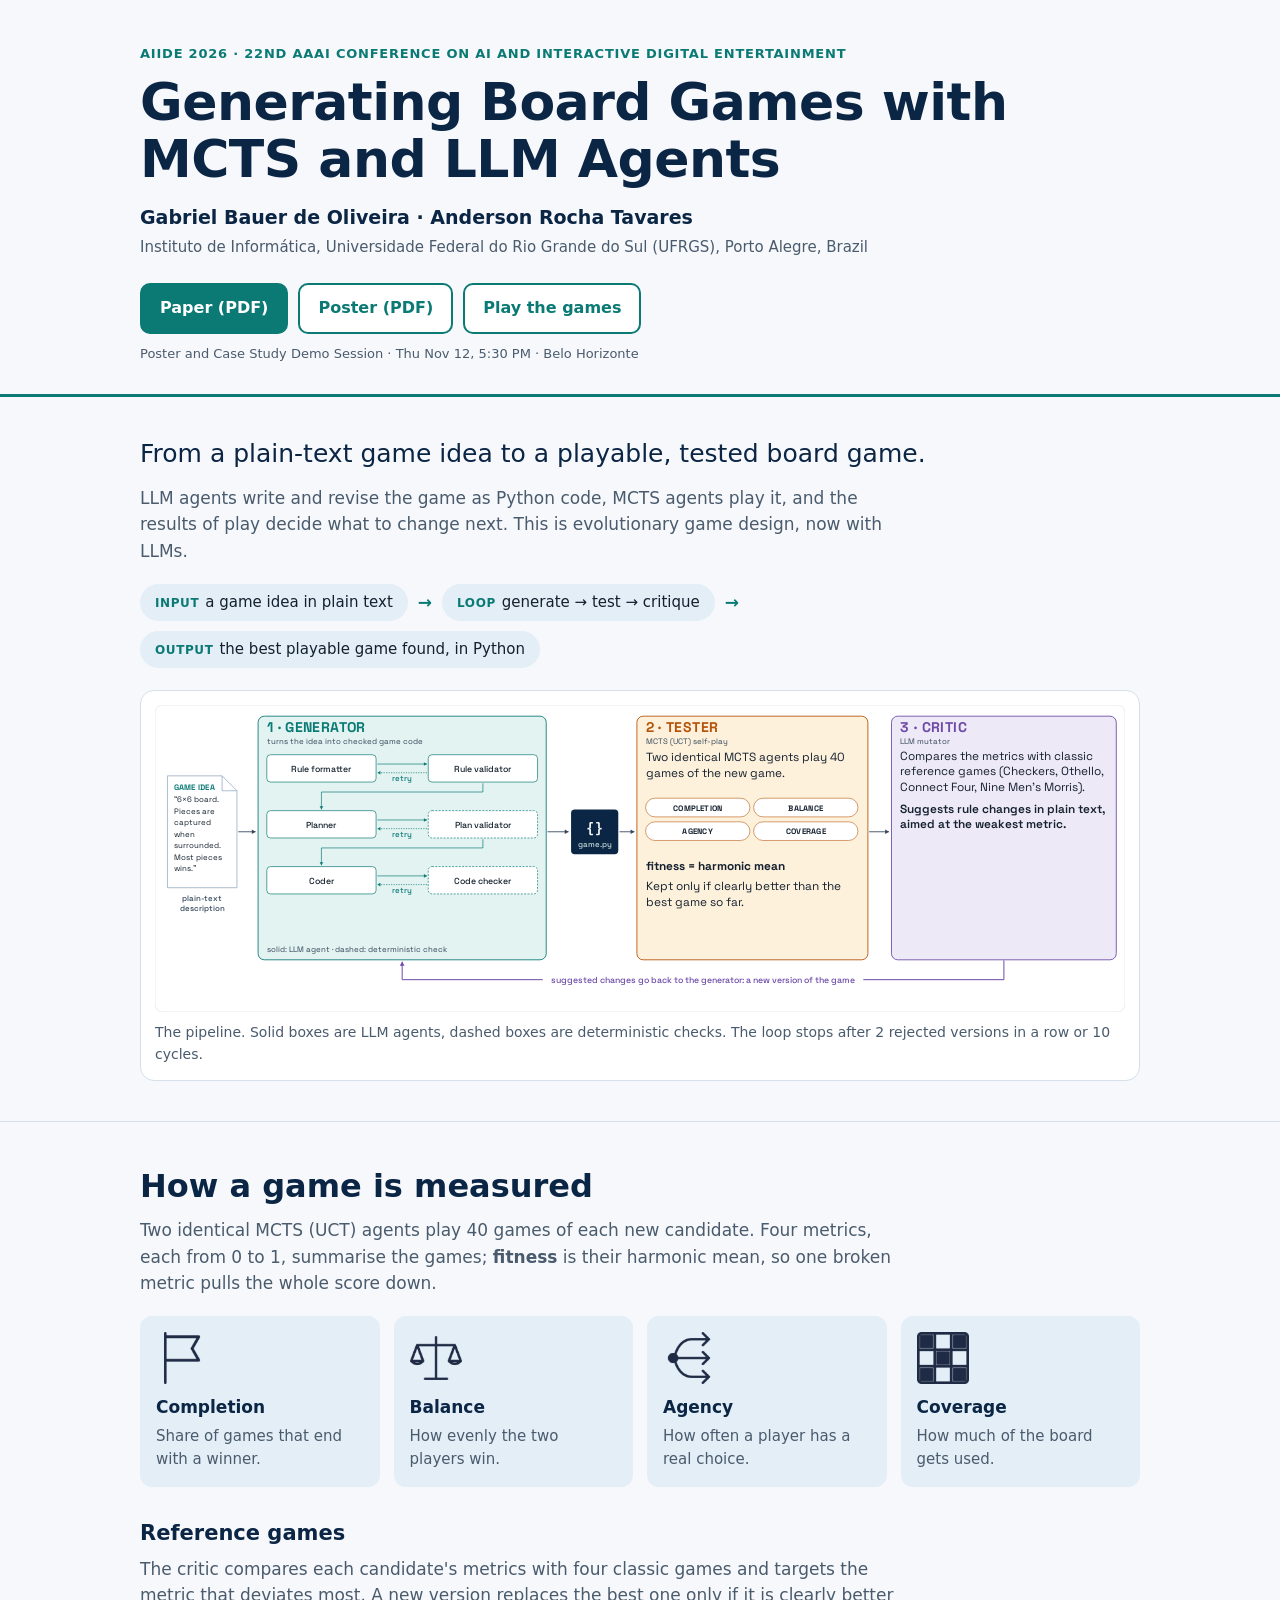
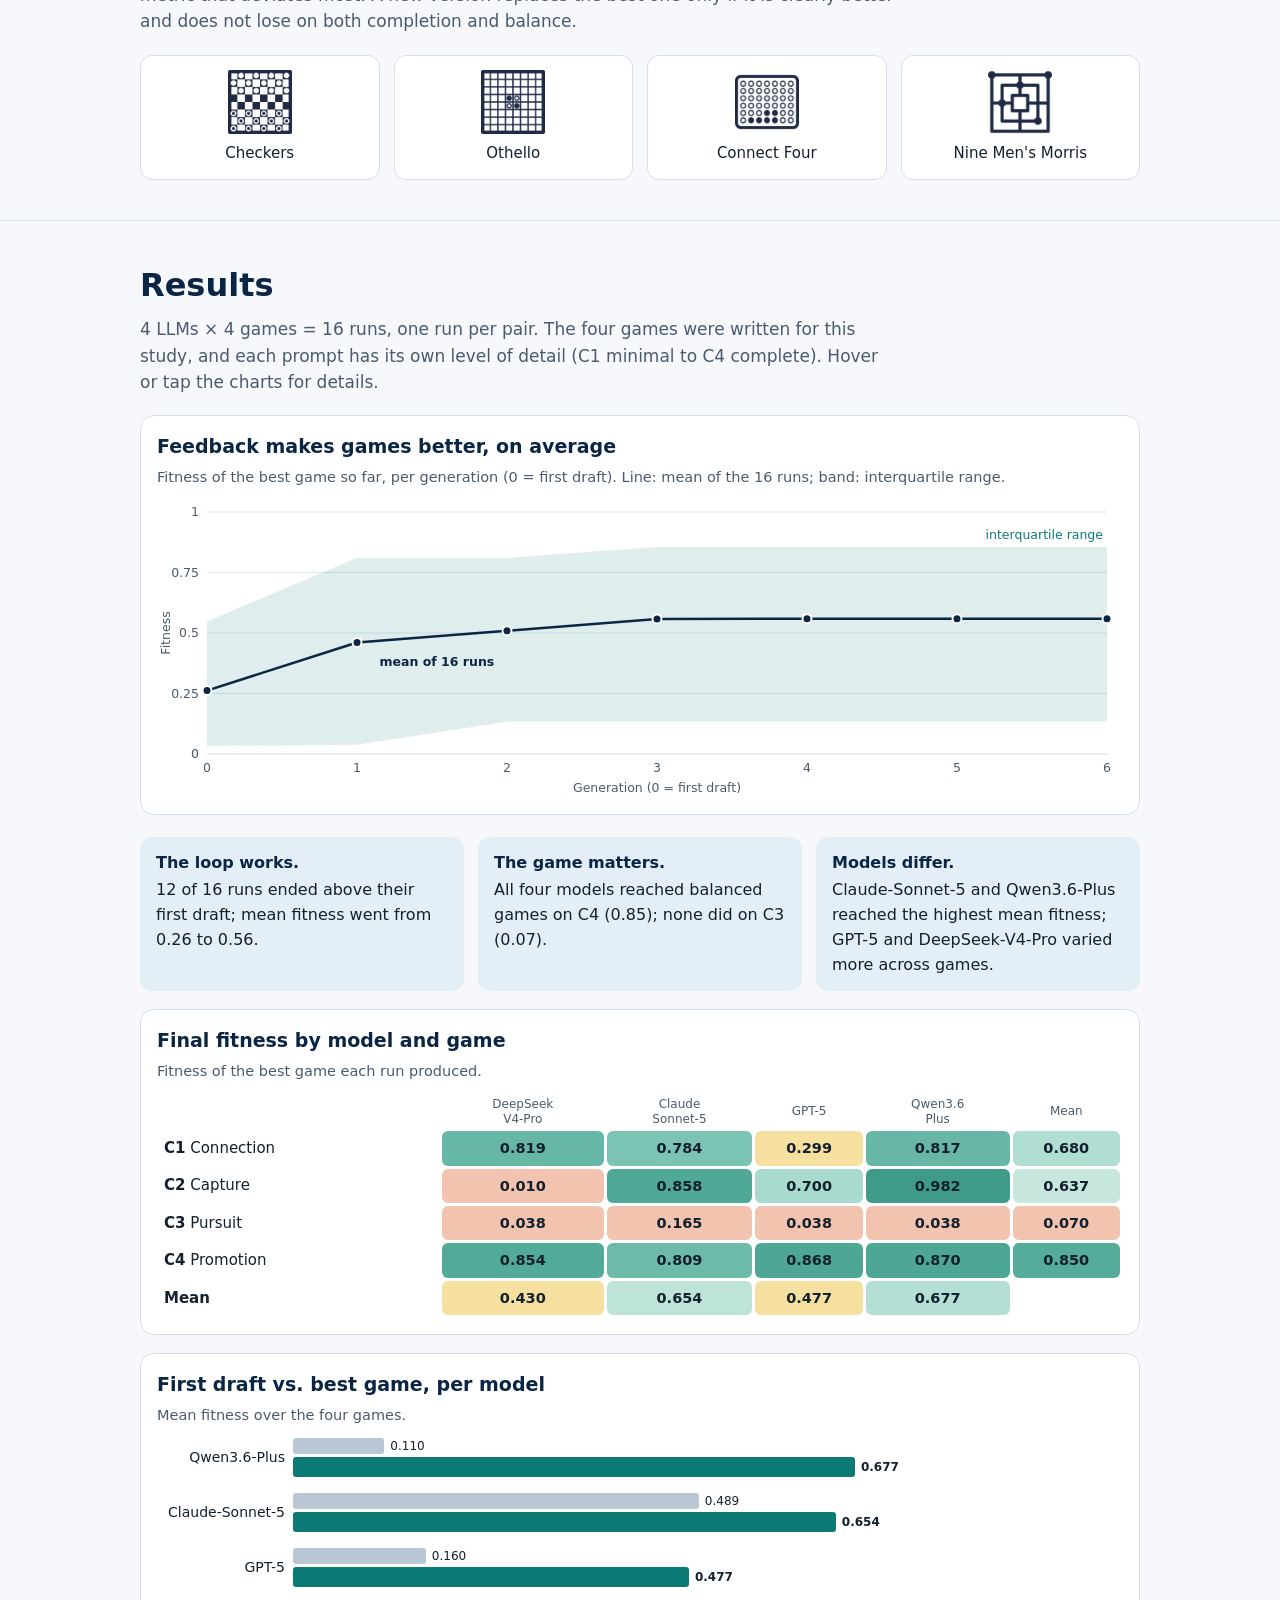
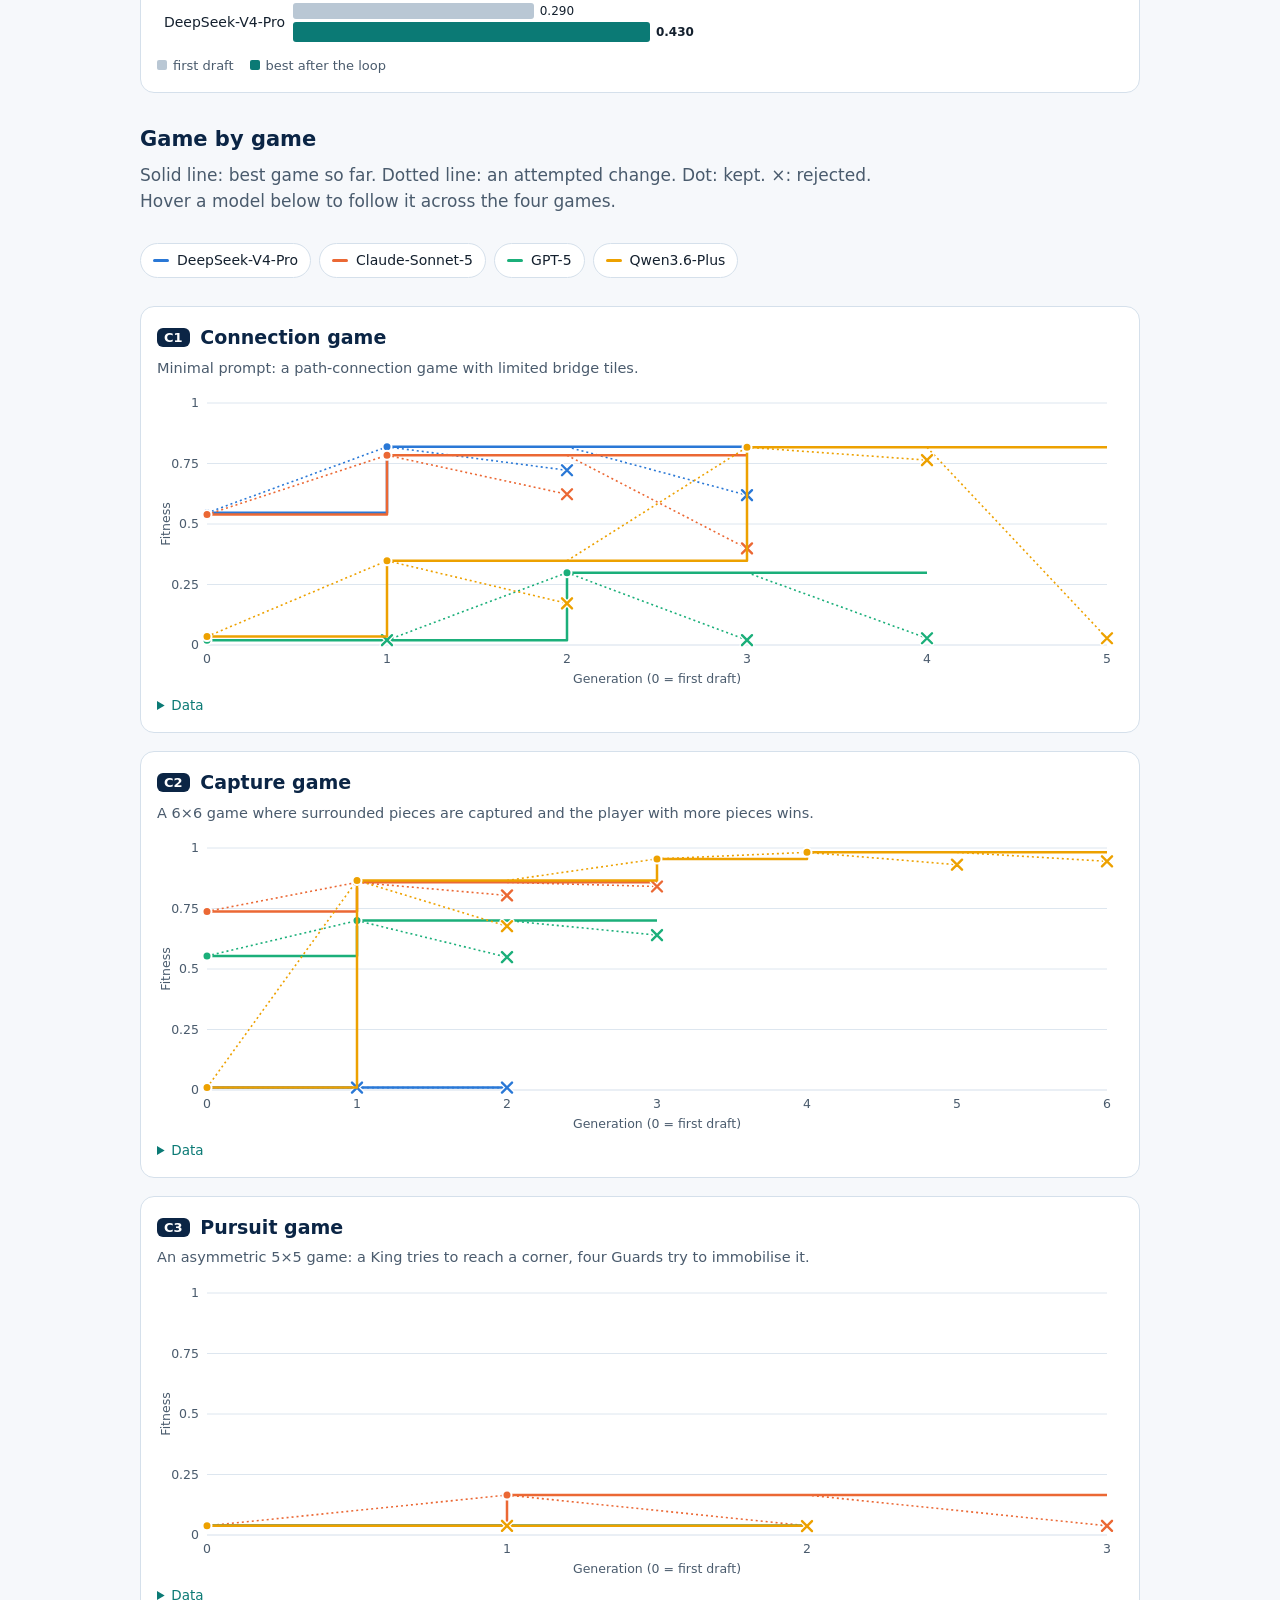
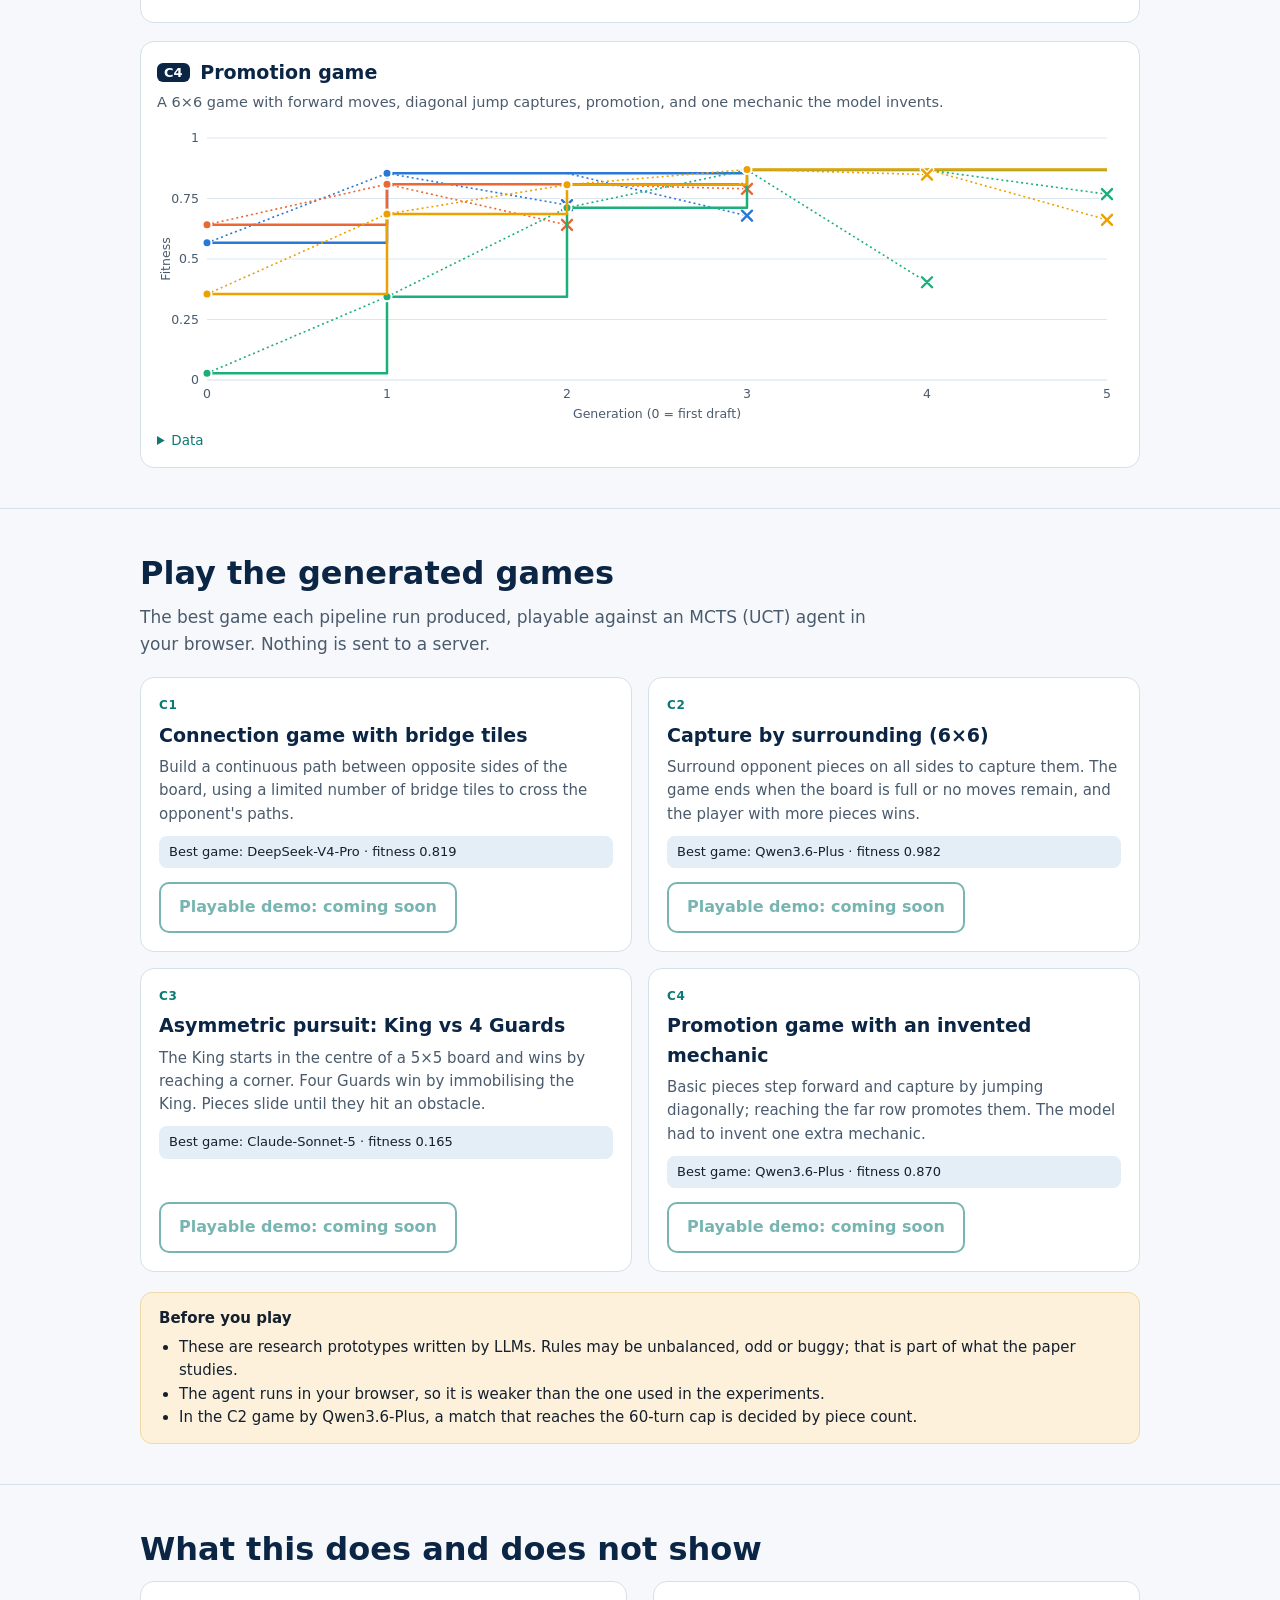
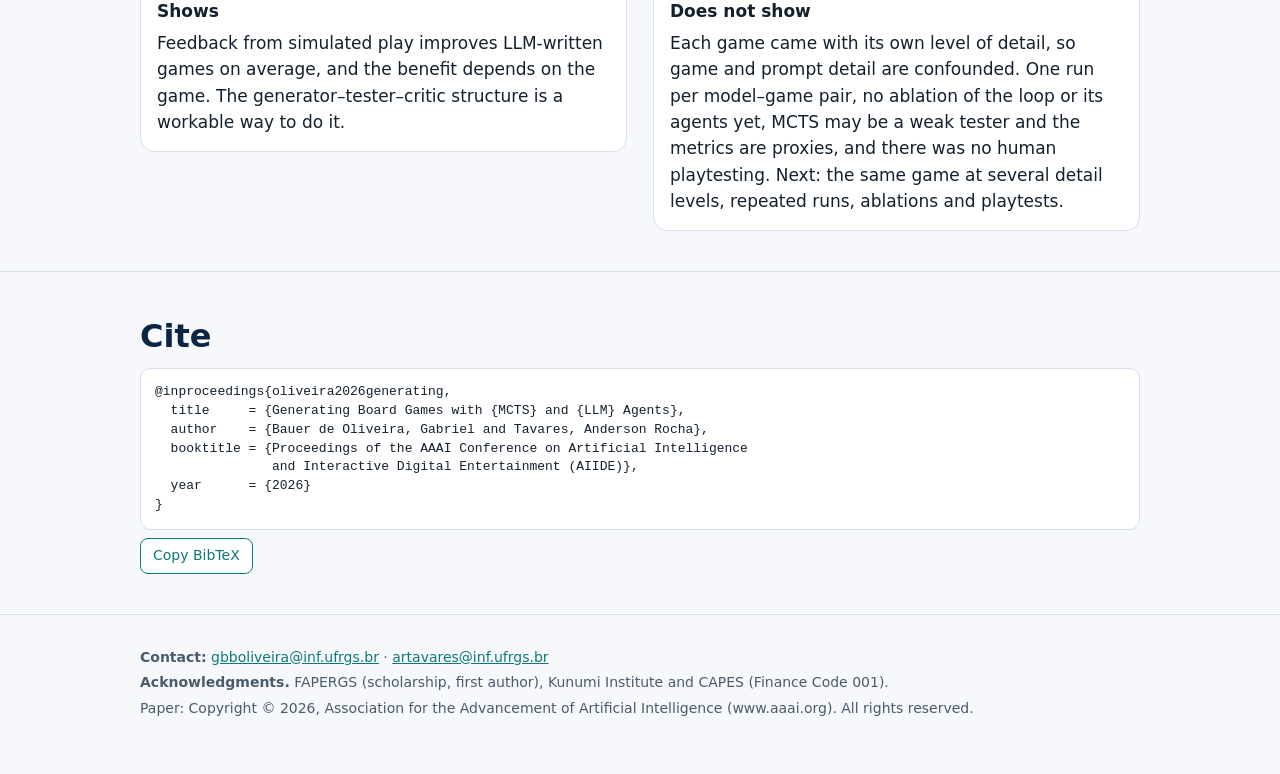
==== index.html @ c84767fb "Add site Add site" ====
<!doctype html>
<html lang="en">
<head>
<meta charset="utf-8">
<meta name="viewport" content="width=device-width, initial-scale=1">
<title>Generating Board Games with MCTS and LLM Agents</title>
<meta name="description" content="Companion page for the AIIDE 2026 paper: an agentic LLM pipeline that writes board games as Python code, tests them with MCTS self-play and refines them from the metrics.">
<meta property="og:title" content="Generating Board Games with MCTS and LLM Agents">
<meta property="og:description" content="From a plain-text game idea to a playable, tested board game. Paper, poster, results and playable games (AIIDE 2026).">
<meta property="og:type" content="website">
<meta name="color-scheme" content="light">
<style>
@font-face{font-family:'Space Grotesk';font-weight:400;font-display:swap;src:url(fonts/space-grotesk-latin-400-normal.woff2) format('woff2')}
@font-face{font-family:'Space Grotesk';font-weight:500;font-display:swap;src:url(fonts/space-grotesk-latin-500-normal.woff2) format('woff2')}
@font-face{font-family:'Space Grotesk';font-weight:700;font-display:swap;src:url(fonts/space-grotesk-latin-700-normal.woff2) format('woff2')}
:root{--navy:#0B2545;--teal:#0B7A75;--ink:#14202E;--gray:#4A5B6D;--bg:#F6F8FB;--panel:#E3EEF7;--line:#D5E0EB;--orange:#B45309;--purple:#6D4AA8;--max:1040px}
*{box-sizing:border-box}
html{scroll-behavior:smooth}
body{margin:0;background:var(--bg);color:var(--ink);font-family:'Space Grotesk',system-ui,-apple-system,'Segoe UI',sans-serif;font-size:17px;line-height:1.55}
a{color:var(--teal)}
.wrap{max-width:var(--max);margin:0 auto;padding:0 20px}
header.hero{padding:44px 0 30px;border-bottom:3px solid var(--teal)}
.kicker{font-size:13px;font-weight:700;letter-spacing:.06em;color:var(--teal);text-transform:uppercase;margin:0 0 10px}
h1{font-size:clamp(30px,5.2vw,52px);line-height:1.1;margin:0 0 14px;color:var(--navy);letter-spacing:-.01em}
.authors{font-size:19px;font-weight:700;color:var(--navy);margin:0}
.affil{margin:4px 0 0;color:var(--gray);font-size:15px}
.buttons{display:flex;flex-wrap:wrap;gap:10px;margin-top:24px}
.btn{display:inline-block;padding:11px 18px;border-radius:10px;font-weight:700;text-decoration:none;font-size:16px;border:2px solid var(--teal);color:var(--teal);background:#fff}
.btn.primary{background:var(--teal);color:#fff}
.btn:hover{filter:brightness(.95)}
.btn[aria-disabled=true]{opacity:.55;pointer-events:none}
.note-small{font-size:13px;color:var(--gray);margin:10px 0 0}
section{padding:40px 0;border-bottom:1px solid var(--line)}
h2{font-size:clamp(24px,3.4vw,32px);color:var(--navy);margin:0 0 6px}
.lead{font-size:clamp(20px,2.6vw,25px);line-height:1.35;font-weight:500;color:var(--navy);margin:0 0 14px}
.sub{color:var(--gray);margin:0 0 20px;max-width:760px}
.steps{display:flex;flex-wrap:wrap;gap:10px;align-items:center;margin:18px 0 0}
.pill{background:var(--panel);border-radius:999px;padding:7px 15px;font-weight:500;font-size:15px}
.pill b{color:var(--teal);font-size:12px;letter-spacing:.05em;margin-right:6px}
.arrow{color:var(--teal);font-weight:700}
figure{margin:22px 0 0;background:#fff;border:1px solid var(--line);border-radius:14px;padding:14px}
figure img{display:block;width:100%;height:auto}
figcaption{font-size:14px;color:var(--gray);margin-top:10px}
.cols{display:grid;grid-template-columns:1fr 1fr;gap:26px;align-items:start}
.cols>*{min-width:0}
@media(max-width:820px){.cols{grid-template-columns:1fr}}
.card{background:#fff;border:1px solid var(--line);border-radius:14px;padding:16px}
table.fit{border-collapse:separate;border-spacing:3px;width:100%;font-size:15px}
table.fit th{font-weight:500;text-align:left;padding:2px 4px;white-space:nowrap}
table.fit thead th{font-size:12px;color:var(--gray);text-align:center;white-space:normal;line-height:1.2}
table.fit td{padding:0;text-align:center}
.cell{display:block;border-radius:6px;padding:6px 0;font-weight:700;font-size:14.5px}
.tw{overflow-x:auto}
@media(max-width:520px){table.fit{font-size:13px;border-spacing:2px}table.fit th{padding:2px 2px}.cell{font-size:12.5px}.card{padding:12px}.bar-row{grid-template-columns:96px 1fr}.bar-name{font-size:12.5px}}
.fn{font-size:13px;color:var(--gray);margin:10px 0 0}
.bar-row{display:grid;grid-template-columns:128px 1fr;gap:8px;align-items:center;margin:0 0 12px}
.bar-name{font-size:14px;font-weight:500;text-align:right}
.bar-tracks{display:flex;flex-direction:column;gap:3px}
.bar{height:16px;border-radius:3px;position:relative;min-width:4px}
.bar i{position:absolute;left:calc(100% + 6px);top:-1px;font-style:normal;font-size:12px;line-height:18px;color:var(--ink);white-space:nowrap}
.bar.draft{background:#B9C7D4}.bar.best{background:var(--teal);height:20px}
.bar.best i{font-weight:700;line-height:22px}
.legend{display:flex;gap:16px;font-size:13px;color:var(--gray);margin-top:6px}
.legend span::before{content:"";display:inline-block;width:10px;height:10px;border-radius:2px;margin-right:6px;background:var(--c)}
.curves{display:grid;grid-template-columns:repeat(2,1fr);gap:14px;margin-top:16px}
@media(max-width:640px){.curves{grid-template-columns:1fr}}
.curves figure{margin:0;padding:10px}
.curves h3{font-size:14px;margin:0 0 4px;color:var(--navy)}
.key{display:flex;flex-wrap:wrap;gap:14px;font-size:13px;margin-top:12px;color:var(--gray)}
.key span::before{content:"";display:inline-block;width:14px;height:3px;margin:0 6px 3px 0;background:var(--c)}
.msgs{display:grid;grid-template-columns:repeat(3,1fr);gap:14px;margin-top:22px}
@media(max-width:820px){.msgs{grid-template-columns:1fr}}
.msg{background:var(--panel);border-radius:12px;padding:14px 16px;font-size:16px}
.msg b{display:block;color:var(--navy);margin-bottom:2px}
.games{display:grid;grid-template-columns:repeat(2,1fr);gap:16px;margin-top:20px}
@media(max-width:700px){.games{grid-template-columns:1fr}}
.game{background:#fff;border:1px solid var(--line);border-radius:14px;padding:18px;display:flex;flex-direction:column;gap:6px}
.game .tag{font-size:12px;font-weight:700;letter-spacing:.06em;color:var(--teal)}
.game h3{margin:0;font-size:19px;color:var(--navy)}
.game p{margin:0;color:var(--gray);font-size:15px}
.game .meta{font-size:13px;color:var(--ink);background:var(--panel);border-radius:8px;padding:6px 10px;margin-top:4px}
.game .go{margin-top:auto;padding-top:8px}
.caveat{background:#FDF1DC;border:1px solid #F0D9A8;border-radius:12px;padding:14px 18px;margin-top:20px;font-size:15px}
.caveat ul{margin:6px 0 0;padding-left:20px}
pre{background:#fff;border:1px solid var(--line);border-radius:10px;padding:14px;overflow:auto;font-size:13px;line-height:1.45;margin:0}
.copy{margin-top:8px;font:inherit;font-size:14px;padding:6px 12px;border-radius:8px;border:1px solid var(--teal);background:#fff;color:var(--teal);cursor:pointer}
footer{padding:28px 0 50px;color:var(--gray);font-size:14px}
footer p{margin:4px 0}
.sr{position:absolute;left:-9999px}

.h3{font-size:21px;color:var(--navy);margin:30px 0 6px}
.metrics{display:grid;grid-template-columns:repeat(4,1fr);gap:14px}
@media(max-width:820px){.metrics{grid-template-columns:repeat(2,1fr)}}
.metric{background:var(--panel);border-radius:12px;padding:16px;display:flex;flex-direction:column;gap:4px}
.metric img{width:52px;height:52px;margin-bottom:6px}
.metric b{color:var(--navy)} .metric span{font-size:15px;color:var(--gray)}
.refs{display:grid;grid-template-columns:repeat(4,1fr);gap:14px}
@media(max-width:820px){.refs{grid-template-columns:repeat(2,1fr)}}
.ref{background:#fff;border:1px solid var(--line);border-radius:12px;padding:14px;display:flex;flex-direction:column;align-items:center;gap:8px;font-weight:500;font-size:15px;text-align:center}
.ref img{width:64px;height:64px}
.viz{margin-top:18px;position:relative}
.ct{margin:0;font-size:19px;color:var(--navy)}
.ct .tag{font-size:13px;font-weight:700;color:#fff;background:var(--navy);border-radius:6px;padding:2px 7px;margin-right:4px;vertical-align:2px}
.cs{margin:4px 0 10px;font-size:14.5px;color:var(--gray)}
.chart{position:relative;width:100%}
.chart svg{display:block;width:100%;height:auto;overflow:visible}
.chart text{font-family:inherit}
.gstack{display:flex;flex-direction:column;gap:0}
.series{transition:opacity .15s}
.hl .series{opacity:.13}.hl .series.on{opacity:1}
.chips{display:flex;flex-wrap:wrap;gap:8px;margin:6px 0 2px;position:sticky;top:0;z-index:5;background:var(--bg);padding:8px 0}
.chip{font:inherit;font-size:14px;font-weight:500;border:1px solid var(--line);background:#fff;border-radius:999px;padding:6px 12px;cursor:pointer;color:var(--ink);display:inline-flex;align-items:center;gap:8px}
.chip i{display:inline-block;width:16px;height:3px;border-radius:2px;background:var(--c)}
.chip[aria-pressed=true]{border-color:var(--ink);box-shadow:inset 0 0 0 1px var(--ink)}
table.fit td{cursor:default;transition:opacity .15s}
table.fit.hl td[data-v]{opacity:.35}
table.fit.hl td.on{opacity:1}
table.fit td.on .cell{box-shadow:inset 0 0 0 2px var(--ink)}
table.fit th.on{color:var(--ink);font-weight:700}
#bars .bar-row{cursor:default;border-radius:8px;padding:2px 0;transition:opacity .15s}
#bars.hl .bar-row{opacity:.3} #bars.hl .bar-row.on{opacity:1}
.tip{position:fixed;z-index:50;pointer-events:none;background:#fff;border:1px solid var(--line);box-shadow:0 6px 20px rgba(11,37,69,.14);border-radius:10px;padding:9px 11px;font-size:13.5px;line-height:1.4;max-width:270px;opacity:0;transition:opacity .1s}
.tip.show{opacity:1}
.tip .tt{font-weight:700;color:var(--navy);margin-bottom:3px}
.tip .row{display:flex;align-items:center;gap:7px;white-space:nowrap}
.tip .key{display:inline-block;width:12px;height:3px;border-radius:2px}
.tip strong{font-weight:700}
.tip .mut{color:var(--gray)}
details.dt{margin-top:6px;font-size:13.5px}
details.dt summary{cursor:pointer;color:var(--teal);font-weight:500}
.dtw{overflow-x:auto}
.dtw table{border-collapse:collapse;margin-top:8px;font-size:13px;min-width:520px}
.dtw th,.dtw td{border-bottom:1px solid var(--line);padding:4px 8px;text-align:right}
.dtw th:first-child,.dtw td:first-child{text-align:left}
</style>
</head>
<body>
<header class="hero"><div class="wrap">
  <p class="kicker">AIIDE 2026 · 22nd AAAI Conference on AI and Interactive Digital Entertainment</p>
  <h1>Generating Board Games with MCTS and LLM Agents</h1>
  <p class="authors">Gabriel Bauer de Oliveira · Anderson Rocha Tavares</p>
  <p class="affil">Instituto de Informática, Universidade Federal do Rio Grande do Sul (UFRGS), Porto Alegre, Brazil</p>
  <div class="buttons">
    <a class="btn primary" href="paper.pdf">Paper (PDF)</a>
    <a class="btn" href="poster.pdf">Poster (PDF)</a>
    <a class="btn" href="#play">Play the games</a>
  </div>
  <p class="note-small">Poster and Case Study Demo Session · Thu Nov 12, 5:30 PM · Belo Horizonte</p>
</div></header>

<main>
<section id="idea"><div class="wrap">
  <p class="lead">From a plain-text game idea to a playable, tested board game.</p>
  <p class="sub">LLM agents write and revise the game as Python code, MCTS agents play it, and the results of play decide what to change next. This is evolutionary game design, now with LLMs.</p>
  <div class="steps" aria-label="Pipeline summary">
    <span class="pill"><b>INPUT</b>a game idea in plain text</span><span class="arrow">→</span>
    <span class="pill"><b>LOOP</b>generate → test → critique</span><span class="arrow">→</span>
    <span class="pill"><b>OUTPUT</b>the best playable game found, in Python</span>
  </div>
  <figure>
    <img src="img/pipeline.svg" alt="Pipeline diagram: a plain-text game idea goes to a generator made of rule formatter, planner and coder with validators, producing game.py; a tester runs MCTS self-play and measures completion, balance, agency and coverage; a critic LLM suggests rule changes that return to the generator.">
    <figcaption>The pipeline. Solid boxes are LLM agents, dashed boxes are deterministic checks. The loop stops after 2 rejected versions in a row or 10 cycles.</figcaption>
  </figure>
</div></section>

<section id="how"><div class="wrap">
  <h2>How a game is measured</h2>
  <p class="sub">Two identical MCTS (UCT) agents play 40 games of each new candidate. Four metrics, each from 0 to 1, summarise the games; <b>fitness</b> is their harmonic mean, so one broken metric pulls the whole score down.</p>
  <div class="metrics">
    <div class="metric"><img src="img/icons/completion.png" alt=""><b>Completion</b><span>Share of games that end with a winner.</span></div>
    <div class="metric"><img src="img/icons/balance.png" alt=""><b>Balance</b><span>How evenly the two players win.</span></div>
    <div class="metric"><img src="img/icons/agency.png" alt=""><b>Agency</b><span>How often a player has a real choice.</span></div>
    <div class="metric"><img src="img/icons/coverage.png" alt=""><b>Coverage</b><span>How much of the board gets used.</span></div>
  </div>
  <h3 class="h3">Reference games</h3>
  <p class="sub">The critic compares each candidate's metrics with four classic games and targets the metric that deviates most. A new version replaces the best one only if it is clearly better and does not lose on both completion and balance.</p>
  <div class="refs">
    <div class="ref"><img src="img/icons/checkers.png" alt=""><span>Checkers</span></div>
    <div class="ref"><img src="img/icons/othello.png" alt=""><span>Othello</span></div>
    <div class="ref"><img src="img/icons/connect-four.png" alt=""><span>Connect Four</span></div>
    <div class="ref"><img src="img/icons/nine-mens-morris.png" alt=""><span>Nine Men's Morris</span></div>
  </div>
</div></section>

<section id="results"><div class="wrap">
  <h2>Results</h2>
  <p class="sub">4 LLMs × 4 games = 16 runs, one run per pair. The four games were written for this study, and each prompt has its own level of detail (C1 minimal to C4 complete). Hover or tap the charts for details.</p>

  <article class="card viz">
    <h3 class="ct">Feedback makes games better, on average</h3>
    <p class="cs">Fitness of the best game so far, per generation (0 = first draft). Line: mean of the 16 runs; band: interquartile range.</p>
    <div class="chart" data-chart="mean" role="img" aria-label="Mean best-so-far fitness of 16 runs rises from 0.26 at the first draft to 0.56 by generation 3, with an interquartile band"></div>
  </article>

  <div class="msgs">
    <div class="msg"><b>The loop works.</b>12 of 16 runs ended above their first draft; mean fitness went from 0.26 to 0.56.</div>
    <div class="msg"><b>The game matters.</b>All four models reached balanced games on C4 (0.85); none did on C3 (0.07).</div>
    <div class="msg"><b>Models differ.</b>Claude-Sonnet-5 and Qwen3.6-Plus reached the highest mean fitness; GPT-5 and DeepSeek-V4-Pro varied more across games.</div>
  </div>

  <article class="card viz">
    <h3 class="ct">Final fitness by model and game</h3>
    <p class="cs">Fitness of the best game each run produced.</p>
    <div class="tw"><table class="fit" id="fit">
      <thead><tr><th></th><th data-c="0">DeepSeek<br>V4-Pro</th><th data-c="1">Claude<br>Sonnet-5</th><th data-c="2">GPT-5</th><th data-c="3">Qwen3.6<br>Plus</th><th data-c="4">Mean</th></tr></thead>
      <tbody>
<tr><th scope="row"><b>C1</b> Connection</th><td data-c="0" data-g="C1" data-m="DeepSeek-V4-Pro" data-v="0.819" tabindex="0"><span class="cell" style="background:#67b7a6">0.819</span></td><td data-c="1" data-g="C1" data-m="Claude-Sonnet-5" data-v="0.784" tabindex="0"><span class="cell" style="background:#7bc3b3">0.784</span></td><td data-c="2" data-g="C1" data-m="GPT-5" data-v="0.299" tabindex="0"><span class="cell" style="background:#f6e0a0">0.299</span></td><td data-c="3" data-g="C1" data-m="Qwen3.6-Plus" data-v="0.817" tabindex="0"><span class="cell" style="background:#68b7a6">0.817</span></td><td data-c="4" data-g="C1" data-m="Mean" data-v="0.680" tabindex="0"><span class="cell" style="background:#b1ded3">0.680</span></td></tr>
<tr><th scope="row"><b>C2</b> Capture</th><td data-c="0" data-g="C2" data-m="DeepSeek-V4-Pro" data-v="0.010" tabindex="0"><span class="cell" style="background:#f2c4b0">0.010</span></td><td data-c="1" data-g="C2" data-m="Claude-Sonnet-5" data-v="0.858" tabindex="0"><span class="cell" style="background:#50a997">0.858</span></td><td data-c="2" data-g="C2" data-m="GPT-5" data-v="0.700" tabindex="0"><span class="cell" style="background:#a8dacd">0.700</span></td><td data-c="3" data-g="C2" data-m="Qwen3.6-Plus" data-v="0.982" tabindex="0"><span class="cell" style="background:#409a89">0.982</span></td><td data-c="4" data-g="C2" data-m="Mean" data-v="0.637" tabindex="0"><span class="cell" style="background:#c7e7de">0.637</span></td></tr>
<tr><th scope="row"><b>C3</b> Pursuit</th><td data-c="0" data-g="C3" data-m="DeepSeek-V4-Pro" data-v="0.038" tabindex="0"><span class="cell" style="background:#f2c4b0">0.038</span></td><td data-c="1" data-g="C3" data-m="Claude-Sonnet-5" data-v="0.165" tabindex="0"><span class="cell" style="background:#f2c4b0">0.165</span></td><td data-c="2" data-g="C3" data-m="GPT-5" data-v="0.038" tabindex="0"><span class="cell" style="background:#f2c4b0">0.038</span></td><td data-c="3" data-g="C3" data-m="Qwen3.6-Plus" data-v="0.038" tabindex="0"><span class="cell" style="background:#f2c4b0">0.038</span></td><td data-c="4" data-g="C3" data-m="Mean" data-v="0.070" tabindex="0"><span class="cell" style="background:#f2c4b0">0.070</span></td></tr>
<tr><th scope="row"><b>C4</b> Promotion</th><td data-c="0" data-g="C4" data-m="DeepSeek-V4-Pro" data-v="0.854" tabindex="0"><span class="cell" style="background:#52aa98">0.854</span></td><td data-c="1" data-g="C4" data-m="Claude-Sonnet-5" data-v="0.809" tabindex="0"><span class="cell" style="background:#6dbaa9">0.809</span></td><td data-c="2" data-g="C4" data-m="GPT-5" data-v="0.868" tabindex="0"><span class="cell" style="background:#4ea795">0.868</span></td><td data-c="3" data-g="C4" data-m="Qwen3.6-Plus" data-v="0.870" tabindex="0"><span class="cell" style="background:#4ea795">0.870</span></td><td data-c="4" data-g="C4" data-m="Mean" data-v="0.850" tabindex="0"><span class="cell" style="background:#55ac9a">0.850</span></td></tr>
<tr><th scope="row"><b>Mean</b></th><td data-c="0" data-g="Mean" data-m="DeepSeek-V4-Pro" data-v="0.430" tabindex="0"><span class="cell" style="background:#f6e0a0">0.430</span></td><td data-c="1" data-g="Mean" data-m="Claude-Sonnet-5" data-v="0.654" tabindex="0"><span class="cell" style="background:#bee4da">0.654</span></td><td data-c="2" data-g="Mean" data-m="GPT-5" data-v="0.477" tabindex="0"><span class="cell" style="background:#f6e0a0">0.477</span></td><td data-c="3" data-g="Mean" data-m="Qwen3.6-Plus" data-v="0.677" tabindex="0"><span class="cell" style="background:#b3dfd4">0.677</span></td><td></td></tr>
      </tbody>
    </table></div>
  </article>

  <article class="card viz">
    <h3 class="ct">First draft vs. best game, per model</h3>
    <p class="cs">Mean fitness over the four games.</p>
    <div id="bars">
<div class="bar-row" tabindex="0" data-m="Qwen3.6-Plus" data-f0="0.110" data-f1="0.677"><span class="bar-name">Qwen3.6-Plus</span><div class="bar-tracks"><div class="bar draft" style="width:11.0%"><i>0.110</i></div><div class="bar best" style="width:67.7%"><i>0.677</i></div></div></div>
<div class="bar-row" tabindex="0" data-m="Claude-Sonnet-5" data-f0="0.489" data-f1="0.654"><span class="bar-name">Claude-Sonnet-5</span><div class="bar-tracks"><div class="bar draft" style="width:48.9%"><i>0.489</i></div><div class="bar best" style="width:65.4%"><i>0.654</i></div></div></div>
<div class="bar-row" tabindex="0" data-m="GPT-5" data-f0="0.160" data-f1="0.477"><span class="bar-name">GPT-5</span><div class="bar-tracks"><div class="bar draft" style="width:16.0%"><i>0.160</i></div><div class="bar best" style="width:47.7%"><i>0.477</i></div></div></div>
<div class="bar-row" tabindex="0" data-m="DeepSeek-V4-Pro" data-f0="0.290" data-f1="0.430"><span class="bar-name">DeepSeek-V4-Pro</span><div class="bar-tracks"><div class="bar draft" style="width:29.0%"><i>0.290</i></div><div class="bar best" style="width:43.0%"><i>0.430</i></div></div></div>
    </div>
    <div class="legend"><span style="--c:#B9C7D4">first draft</span><span style="--c:var(--teal)">best after the loop</span></div>
  </article>

  <h3 class="h3" id="games">Game by game</h3>
  <p class="sub">Solid line: best game so far. Dotted line: an attempted change. Dot: kept. ×: rejected. Hover a model below to follow it across the four games.</p>
  <div class="chips" id="chips"></div>
  <div class="gstack">
    <article class="card viz game-viz"><h3 class="ct"><span class="tag">C1</span> Connection game</h3><p class="cs">Minimal prompt: a path-connection game with limited bridge tiles.</p>
      <div class="chart" data-chart="game" data-g="C1" role="img" aria-label="Fitness per generation for C1, one line per model"></div>
      <details class="dt"><summary>Data</summary><div class="dtw" data-table="C1"></div></details></article>
    <article class="card viz game-viz"><h3 class="ct"><span class="tag">C2</span> Capture game</h3><p class="cs">A 6×6 game where surrounded pieces are captured and the player with more pieces wins.</p>
      <div class="chart" data-chart="game" data-g="C2" role="img" aria-label="Fitness per generation for C2, one line per model"></div>
      <details class="dt"><summary>Data</summary><div class="dtw" data-table="C2"></div></details></article>
    <article class="card viz game-viz"><h3 class="ct"><span class="tag">C3</span> Pursuit game</h3><p class="cs">An asymmetric 5×5 game: a King tries to reach a corner, four Guards try to immobilise it.</p>
      <div class="chart" data-chart="game" data-g="C3" role="img" aria-label="Fitness per generation for C3, one line per model"></div>
      <details class="dt"><summary>Data</summary><div class="dtw" data-table="C3"></div></details></article>
    <article class="card viz game-viz"><h3 class="ct"><span class="tag">C4</span> Promotion game</h3><p class="cs">A 6×6 game with forward moves, diagonal jump captures, promotion, and one mechanic the model invents.</p>
      <div class="chart" data-chart="game" data-g="C4" role="img" aria-label="Fitness per generation for C4, one line per model"></div>
      <details class="dt"><summary>Data</summary><div class="dtw" data-table="C4"></div></details></article>
  </div>
</div></section>

<section id="play"><div class="wrap">
  <h2>Play the generated games</h2>
  <p class="sub">The best game each pipeline run produced, playable against an MCTS (UCT) agent in your browser. Nothing is sent to a server.</p>
  <div class="games">
    <article class="game"><span class="tag">C1</span><h3>Connection game with bridge tiles</h3><p>Build a continuous path between opposite sides of the board, using a limited number of bridge tiles to cross the opponent's paths.</p>
      <div class="meta">Best game: DeepSeek-V4-Pro · fitness 0.819</div>
      <div class="go"><a class="btn" aria-disabled="true" href="play/c1/" title="Playable demo coming soon">Playable demo: coming soon</a></div></article>
    <article class="game"><span class="tag">C2</span><h3>Capture by surrounding (6×6)</h3><p>Surround opponent pieces on all sides to capture them. The game ends when the board is full or no moves remain, and the player with more pieces wins.</p>
      <div class="meta">Best game: Qwen3.6-Plus · fitness 0.982</div>
      <div class="go"><a class="btn" aria-disabled="true" href="play/c2/" title="Playable demo coming soon">Playable demo: coming soon</a></div></article>
    <article class="game"><span class="tag">C3</span><h3>Asymmetric pursuit: King vs 4 Guards</h3><p>The King starts in the centre of a 5×5 board and wins by reaching a corner. Four Guards win by immobilising the King. Pieces slide until they hit an obstacle.</p>
      <div class="meta">Best game: Claude-Sonnet-5 · fitness 0.165</div>
      <div class="go"><a class="btn" aria-disabled="true" href="play/c3/" title="Playable demo coming soon">Playable demo: coming soon</a></div></article>
    <article class="game"><span class="tag">C4</span><h3>Promotion game with an invented mechanic</h3><p>Basic pieces step forward and capture by jumping diagonally; reaching the far row promotes them. The model had to invent one extra mechanic.</p>
      <div class="meta">Best game: Qwen3.6-Plus · fitness 0.870</div>
      <div class="go"><a class="btn" aria-disabled="true" href="play/c4/" title="Playable demo coming soon">Playable demo: coming soon</a></div></article>

  </div>
  <div class="caveat"><b>Before you play</b>
    <ul>
      <li>These are research prototypes written by LLMs. Rules may be unbalanced, odd or buggy; that is part of what the paper studies.</li>
      <li>The agent runs in your browser, so it is weaker than the one used in the experiments.</li>
      <li>In the C2 game by Qwen3.6-Plus, a match that reaches the 60-turn cap is decided by piece count.</li>
    </ul>
  </div>
</div></section>

<section id="limits"><div class="wrap">
  <h2>What this does and does not show</h2>
  <div class="cols">
    <div class="card"><b>Shows</b><p style="margin:6px 0 0">Feedback from simulated play improves LLM-written games on average, and the benefit depends on the game. The generator–tester–critic structure is a workable way to do it.</p></div>
    <div class="card"><b>Does not show</b><p style="margin:6px 0 0">Each game came with its own level of detail, so game and prompt detail are confounded. One run per model–game pair, no ablation of the loop or its agents yet, MCTS may be a weak tester and the metrics are proxies, and there was no human playtesting. Next: the same game at several detail levels, repeated runs, ablations and playtests.</p></div>
  </div>
</div></section>

<section id="cite"><div class="wrap">
  <h2>Cite</h2>
<pre id="bib">@inproceedings{oliveira2026generating,
  title     = {Generating Board Games with {MCTS} and {LLM} Agents},
  author    = {Bauer de Oliveira, Gabriel and Tavares, Anderson Rocha},
  booktitle = {Proceedings of the AAAI Conference on Artificial Intelligence
               and Interactive Digital Entertainment (AIIDE)},
  year      = {2026}
}</pre>
  <button class="copy" type="button" onclick="copyBib(this)">Copy BibTeX</button>
</div></section>
</main>

<footer><div class="wrap">
  <p><b>Contact:</b> <a href="mailto:gbboliveira@inf.ufrgs.br">gbboliveira@inf.ufrgs.br</a> · <a href="mailto:artavares@inf.ufrgs.br">artavares@inf.ufrgs.br</a></p>
  <p><b>Acknowledgments.</b> FAPERGS (scholarship, first author), Kunumi Institute and CAPES (Finance Code 001).</p>
  <p>Paper: Copyright © 2026, Association for the Advancement of Artificial Intelligence (www.aaai.org). All rights reserved.</p>
</div></footer>
<script>
function copyBib(b){var t=document.getElementById('bib').innerText;
  (navigator.clipboard?navigator.clipboard.writeText(t):Promise.reject()).then(function(){b.textContent='Copied'},function(){var r=document.createRange();r.selectNodeContents(document.getElementById('bib'));var s=getSelection();s.removeAllRanges();s.addRange(r);b.textContent='Selected: press Ctrl/Cmd+C'});}
</script>
<script src="js/data.js"></script>
<script src="js/results.js"></script>
</body>
</html>
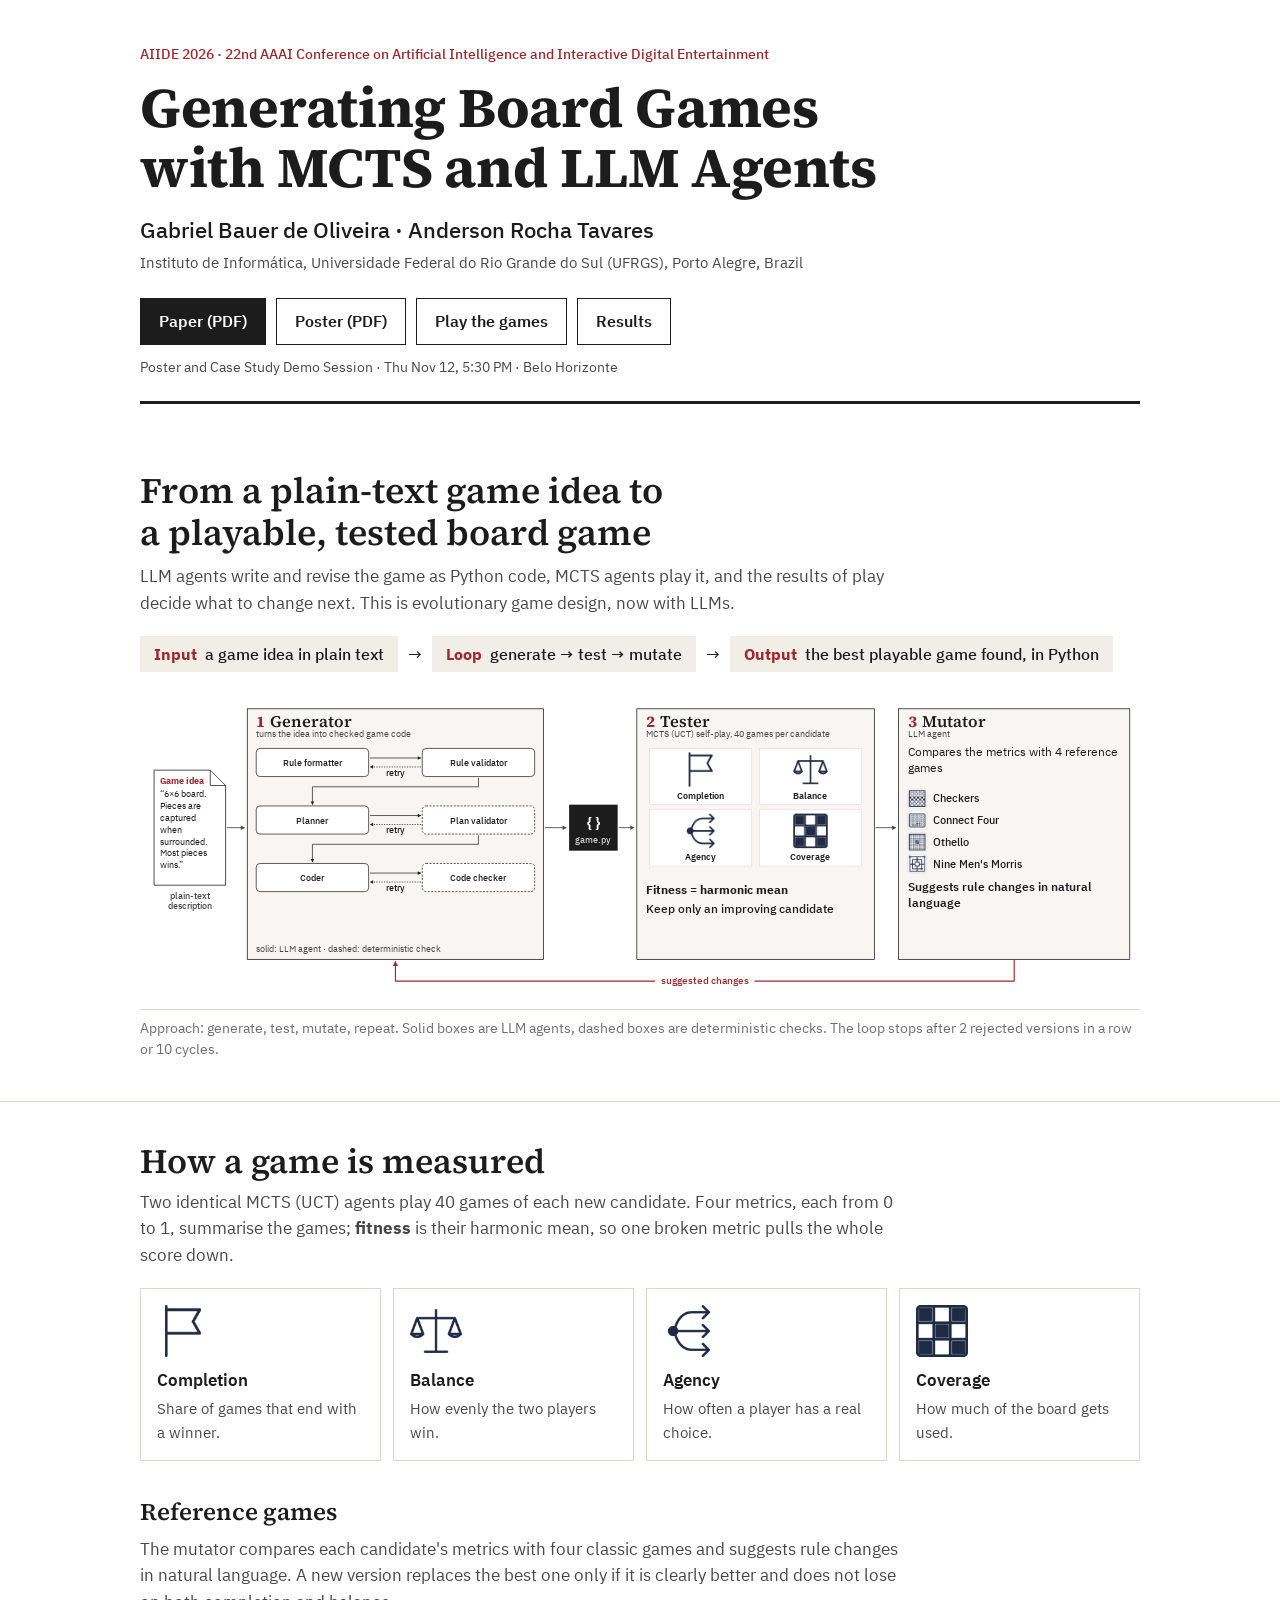
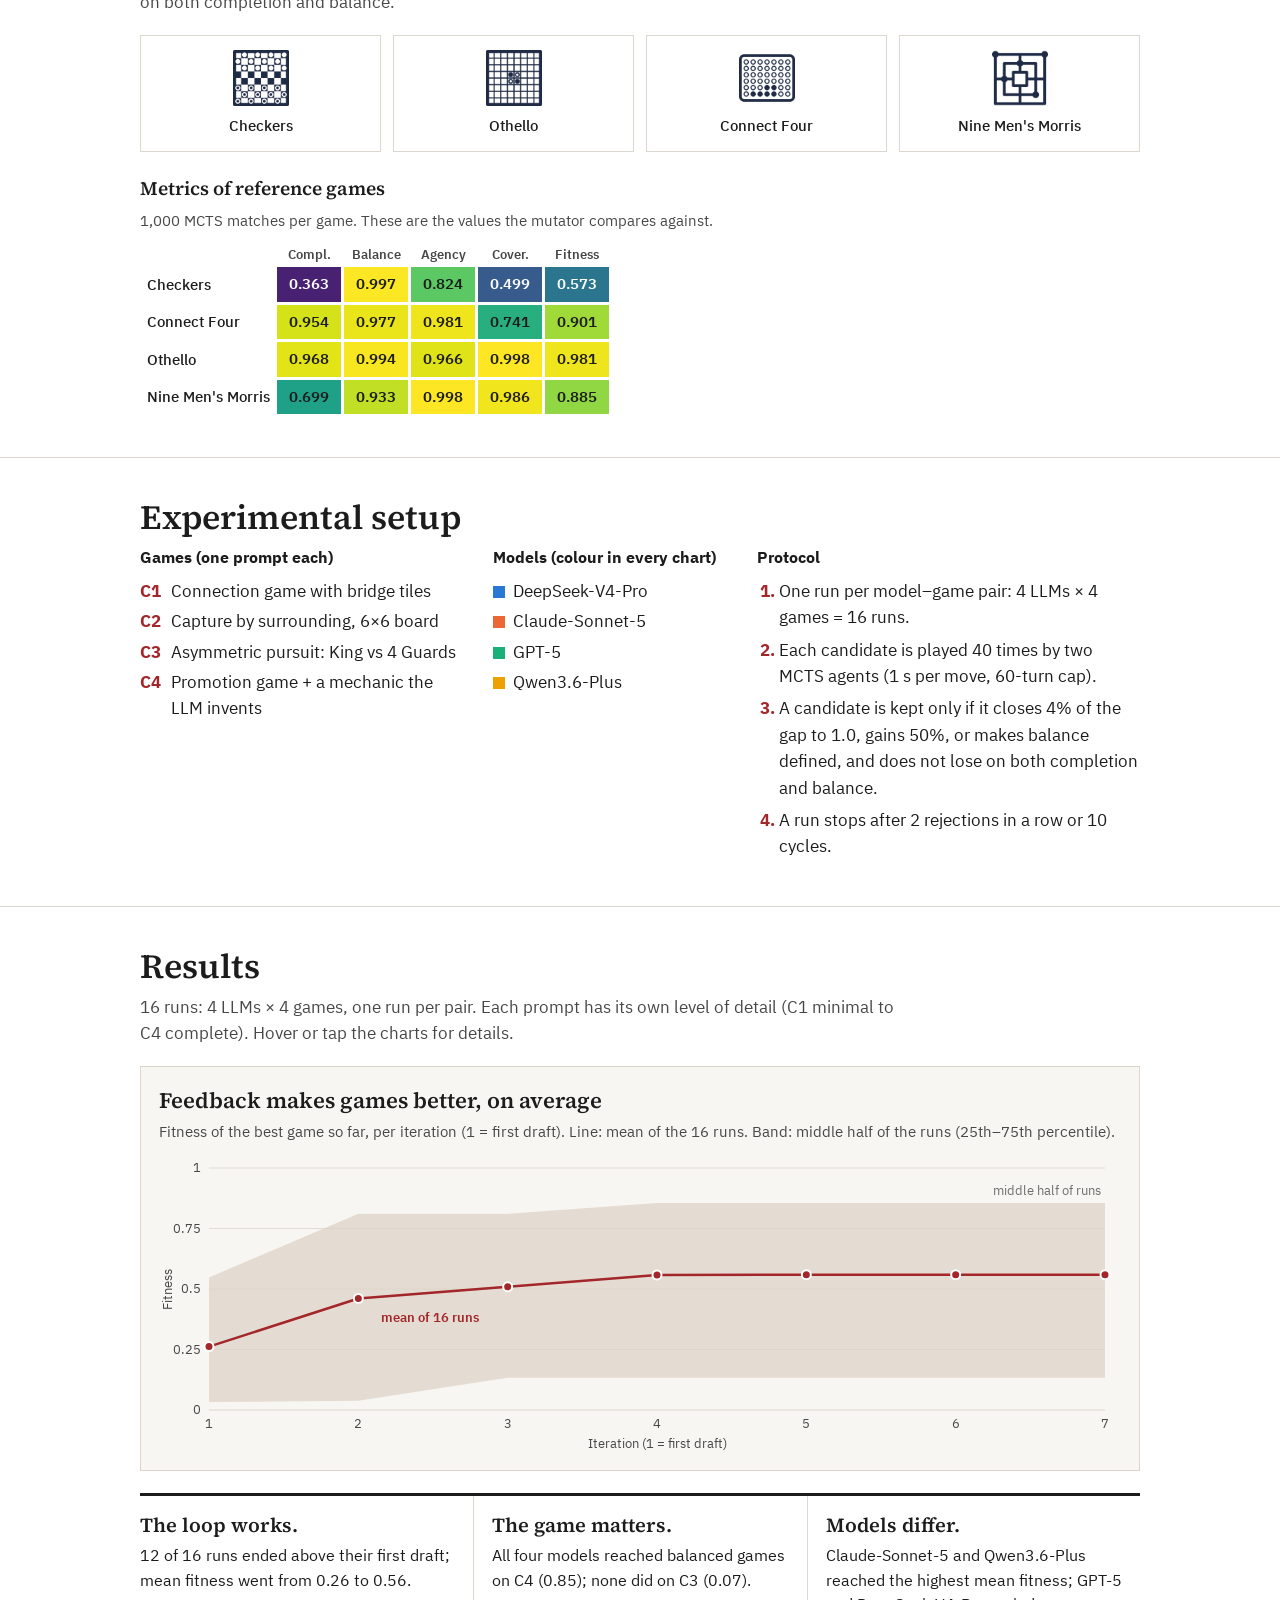
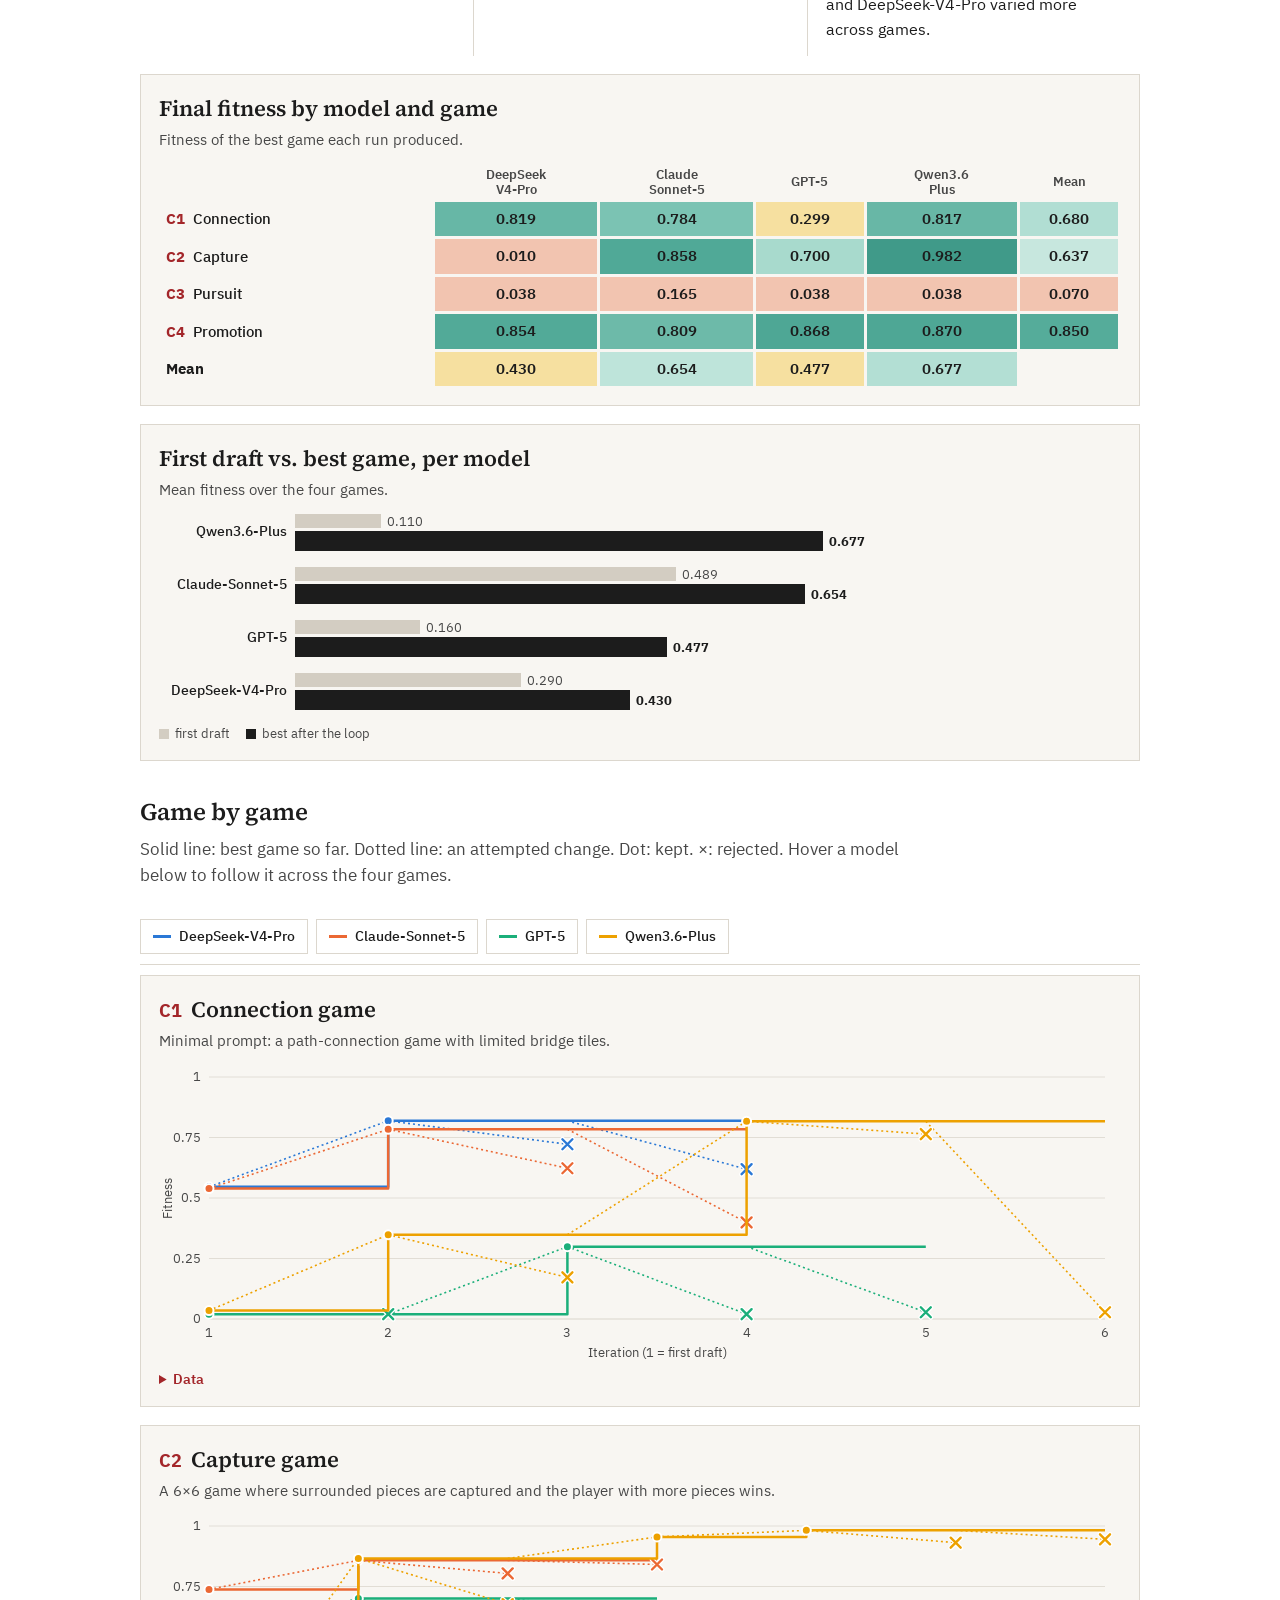
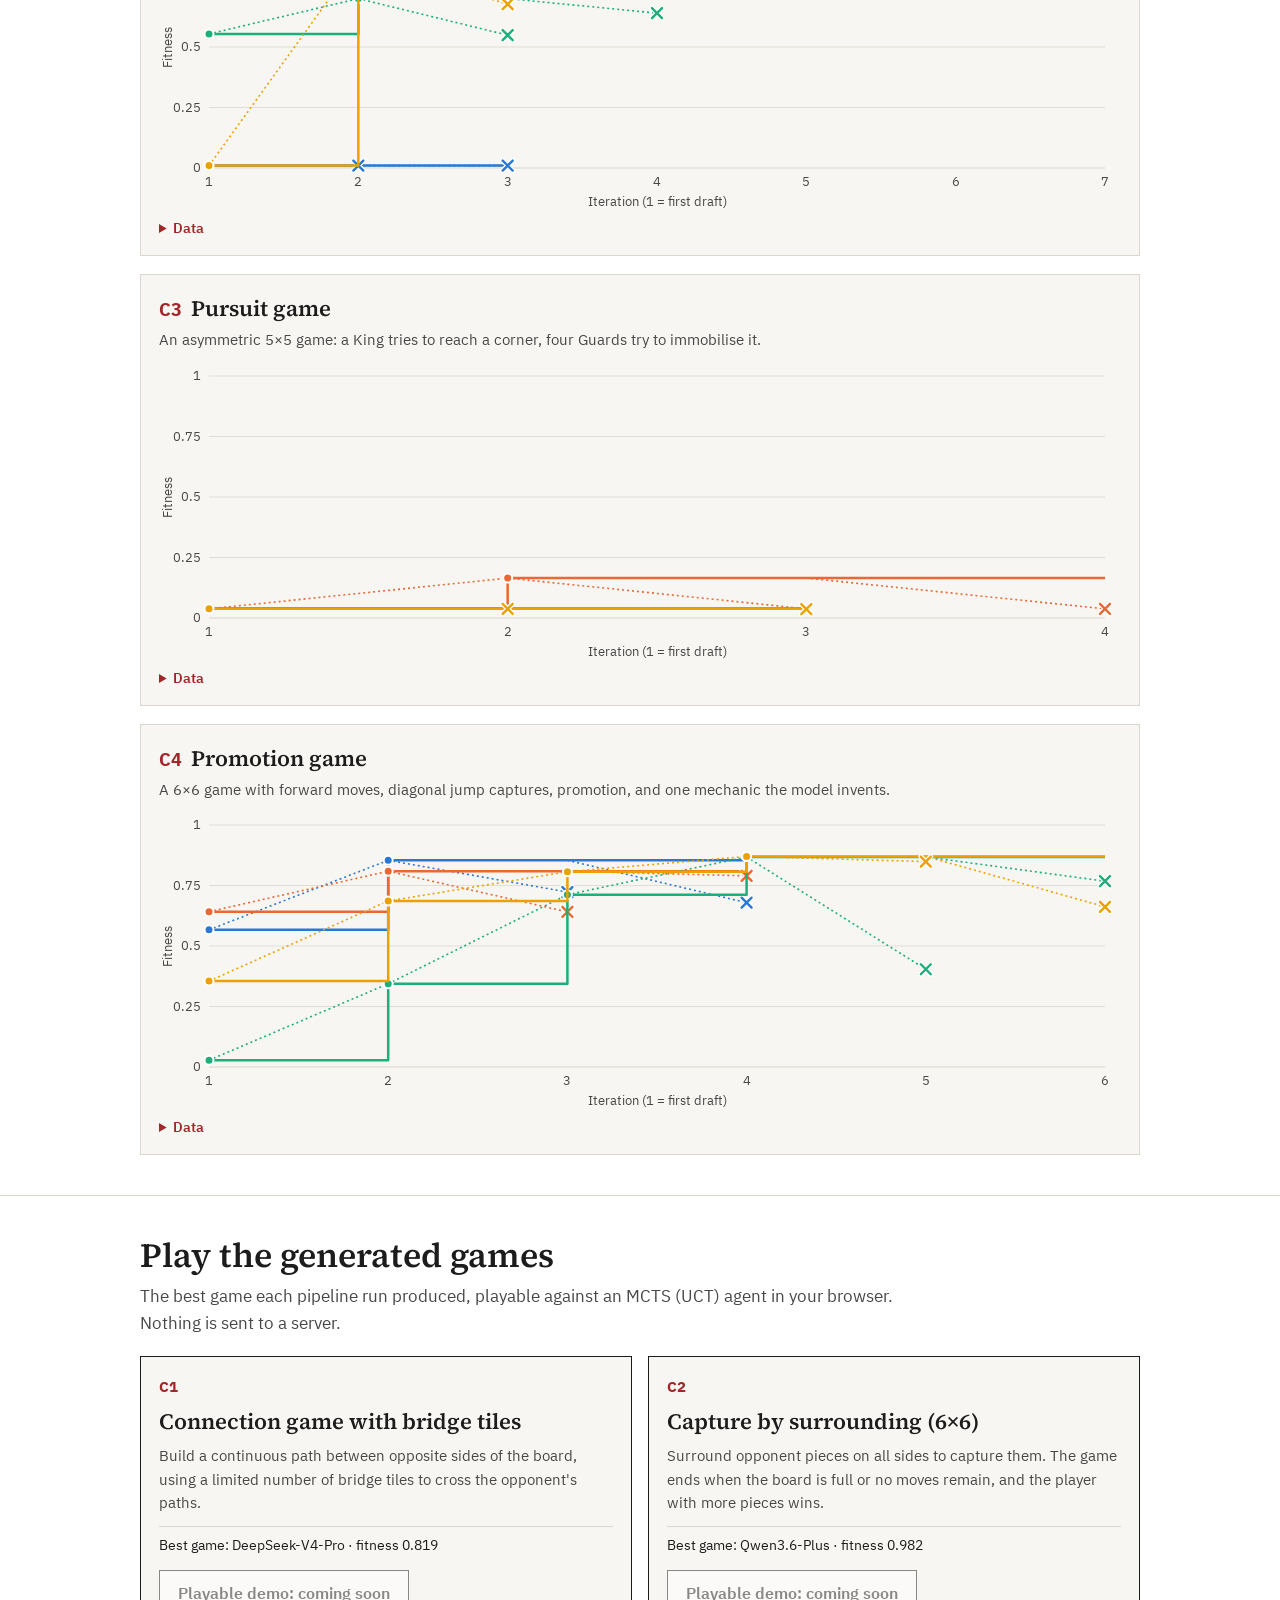
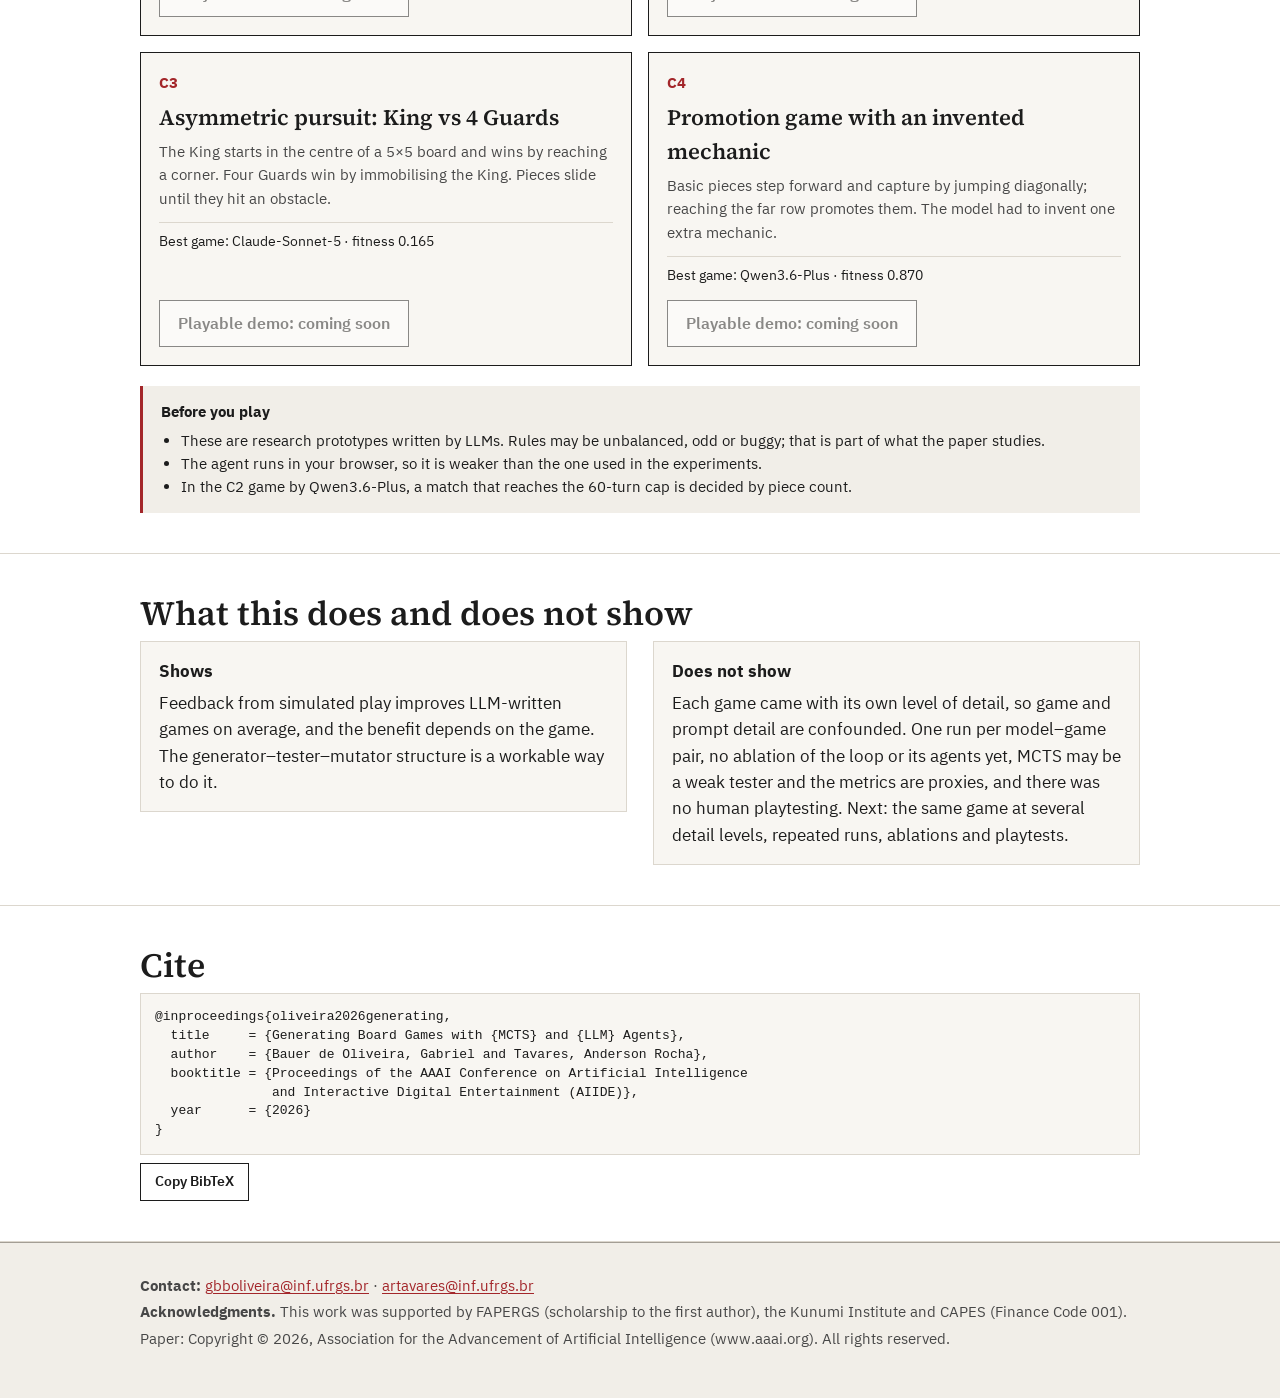
==== commit e9b317c7: "Add files via upload" ====
--- a/index.html
+++ b/index.html
@@ -10,133 +10,154 @@
 <meta property="og:type" content="website">
 <meta name="color-scheme" content="light">
 <style>
-@font-face{font-family:'Space Grotesk';font-weight:400;font-display:swap;src:url(fonts/space-grotesk-latin-400-normal.woff2) format('woff2')}
-@font-face{font-family:'Space Grotesk';font-weight:500;font-display:swap;src:url(fonts/space-grotesk-latin-500-normal.woff2) format('woff2')}
-@font-face{font-family:'Space Grotesk';font-weight:700;font-display:swap;src:url(fonts/space-grotesk-latin-700-normal.woff2) format('woff2')}
-:root{--navy:#0B2545;--teal:#0B7A75;--ink:#14202E;--gray:#4A5B6D;--bg:#F6F8FB;--panel:#E3EEF7;--line:#D5E0EB;--orange:#B45309;--purple:#6D4AA8;--max:1040px}
+@font-face{font-family:'IBM Plex Sans';font-weight:400;font-display:swap;src:url(fonts/plex-sans-400.woff2) format('woff2')}
+@font-face{font-family:'IBM Plex Sans';font-weight:500;font-display:swap;src:url(fonts/plex-sans-500.woff2) format('woff2')}
+@font-face{font-family:'IBM Plex Sans';font-weight:600;font-display:swap;src:url(fonts/plex-sans-600.woff2) format('woff2')}
+@font-face{font-family:'IBM Plex Sans';font-weight:700;font-display:swap;src:url(fonts/plex-sans-700.woff2) format('woff2')}
+@font-face{font-family:'Source Serif 4';font-weight:600;font-display:swap;src:url(fonts/source-serif-4-600.woff2) format('woff2')}
+@font-face{font-family:'Source Serif 4';font-weight:700;font-display:swap;src:url(fonts/source-serif-4-700.woff2) format('woff2')}
+:root{--ink:#1C1C1C;--acc:#A3262A;--gray:#474747;--muted:#6E6E6E;--panel:#F1EEE8;--box:#F8F6F2;--line:#DCD7CE;--rule:#A39E95;--bg:#FFFFFF;--max:1040px;
+  --serif:'Source Serif 4',Georgia,'Times New Roman',serif;--sans:'IBM Plex Sans',system-ui,-apple-system,'Segoe UI',sans-serif}
 *{box-sizing:border-box}
 html{scroll-behavior:smooth}
-body{margin:0;background:var(--bg);color:var(--ink);font-family:'Space Grotesk',system-ui,-apple-system,'Segoe UI',sans-serif;font-size:17px;line-height:1.55}
-a{color:var(--teal)}
+body{margin:0;background:var(--bg);color:var(--ink);font-family:var(--sans);font-size:17px;line-height:1.55}
+a{color:var(--acc);text-underline-offset:2px}
 .wrap{max-width:var(--max);margin:0 auto;padding:0 20px}
-header.hero{padding:44px 0 30px;border-bottom:3px solid var(--teal)}
-.kicker{font-size:13px;font-weight:700;letter-spacing:.06em;color:var(--teal);text-transform:uppercase;margin:0 0 10px}
-h1{font-size:clamp(30px,5.2vw,52px);line-height:1.1;margin:0 0 14px;color:var(--navy);letter-spacing:-.01em}
-.authors{font-size:19px;font-weight:700;color:var(--navy);margin:0}
+h1,h2,.lead,.ct,.h3,.game h3{font-family:var(--serif)}
+header.hero{padding:44px 0 26px}
+header.hero .wrap{position:relative;padding-bottom:26px}header.hero .wrap::after{content:"";position:absolute;left:20px;right:20px;bottom:0;height:3px;background:var(--ink)}
+.kicker{font-size:14px;font-weight:500;color:var(--acc);margin:0 0 12px}
+h1{font-size:clamp(32px,5.4vw,56px);font-weight:700;line-height:1.08;margin:0 0 14px;letter-spacing:-.005em;text-wrap:balance}
+.authors{font-size:clamp(18px,2.4vw,22px);font-weight:500;margin:0}
 .affil{margin:4px 0 0;color:var(--gray);font-size:15px}
 .buttons{display:flex;flex-wrap:wrap;gap:10px;margin-top:24px}
-.btn{display:inline-block;padding:11px 18px;border-radius:10px;font-weight:700;text-decoration:none;font-size:16px;border:2px solid var(--teal);color:var(--teal);background:#fff}
-.btn.primary{background:var(--teal);color:#fff}
-.btn:hover{filter:brightness(.95)}
-.btn[aria-disabled=true]{opacity:.55;pointer-events:none}
-.note-small{font-size:13px;color:var(--gray);margin:10px 0 0}
+.btn{display:inline-block;padding:10px 18px;border-radius:0;font-weight:600;text-decoration:none;font-size:16px;border:1.5px solid var(--ink);color:var(--ink);background:#fff}
+.btn.primary{background:var(--ink);color:#fff}
+.btn:hover{background:var(--panel)}.btn.primary:hover{background:#000}
+.btn:focus-visible,.chip:focus-visible,.copy:focus-visible{outline:2px solid var(--acc);outline-offset:2px}
+.btn[aria-disabled=true]{opacity:.5;pointer-events:none}
+.note-small{font-size:14px;color:var(--gray);margin:12px 0 0}
 section{padding:40px 0;border-bottom:1px solid var(--line)}
-h2{font-size:clamp(24px,3.4vw,32px);color:var(--navy);margin:0 0 6px}
-.lead{font-size:clamp(20px,2.6vw,25px);line-height:1.35;font-weight:500;color:var(--navy);margin:0 0 14px}
+h2{font-size:clamp(26px,3.4vw,34px);font-weight:600;margin:0 0 8px;line-height:1.15}
+.lead{font-size:clamp(25px,3.4vw,36px);line-height:1.15;font-weight:600;margin:0 0 10px;text-wrap:balance}
 .sub{color:var(--gray);margin:0 0 20px;max-width:760px}
 .steps{display:flex;flex-wrap:wrap;gap:10px;align-items:center;margin:18px 0 0}
-.pill{background:var(--panel);border-radius:999px;padding:7px 15px;font-weight:500;font-size:15px}
-.pill b{color:var(--teal);font-size:12px;letter-spacing:.05em;margin-right:6px}
-.arrow{color:var(--teal);font-weight:700}
-figure{margin:22px 0 0;background:#fff;border:1px solid var(--line);border-radius:14px;padding:14px}
+.pill{background:var(--panel);padding:6px 14px;font-weight:500;font-size:15.5px}
+.pill b{color:var(--acc);font-weight:700;margin-right:8px}
+.arrow{color:var(--ink)}
+figure{margin:24px 0 0}
 figure img{display:block;width:100%;height:auto}
-figcaption{font-size:14px;color:var(--gray);margin-top:10px}
+.figscroll{overflow-x:auto;-webkit-overflow-scrolling:touch}
+@media(max-width:700px){.figscroll img{width:760px;max-width:none}}
+figcaption{font-size:14px;color:var(--muted);margin-top:10px;border-top:1px solid var(--line);padding-top:8px}
 .cols{display:grid;grid-template-columns:1fr 1fr;gap:26px;align-items:start}
 .cols>*{min-width:0}
 @media(max-width:820px){.cols{grid-template-columns:1fr}}
-.card{background:#fff;border:1px solid var(--line);border-radius:14px;padding:16px}
+.card{background:#fff;border:1px solid var(--ink);padding:16px 18px}
+.card.soft{border-color:var(--line);background:var(--box)}
 table.fit{border-collapse:separate;border-spacing:3px;width:100%;font-size:15px}
 table.fit th{font-weight:500;text-align:left;padding:2px 4px;white-space:nowrap}
-table.fit thead th{font-size:12px;color:var(--gray);text-align:center;white-space:normal;line-height:1.2}
+table.fit th b{color:var(--acc);font-weight:700;margin-right:4px}
+table.fit thead th{font-size:12.5px;color:var(--gray);font-weight:600;text-align:center;white-space:normal;line-height:1.2}
 table.fit td{padding:0;text-align:center}
-.cell{display:block;border-radius:6px;padding:6px 0;font-weight:700;font-size:14.5px}
+.cell{display:block;padding:6px 0;font-weight:600;font-size:14.5px;font-variant-numeric:tabular-nums}
 .tw{overflow-x:auto}
 @media(max-width:520px){table.fit{font-size:13px;border-spacing:2px}table.fit th{padding:2px 2px}.cell{font-size:12.5px}.card{padding:12px}.bar-row{grid-template-columns:96px 1fr}.bar-name{font-size:12.5px}}
-.fn{font-size:13px;color:var(--gray);margin:10px 0 0}
+.fn{font-size:13px;color:var(--muted);margin:10px 0 0}
 .bar-row{display:grid;grid-template-columns:128px 1fr;gap:8px;align-items:center;margin:0 0 12px}
 .bar-name{font-size:14px;font-weight:500;text-align:right}
-.bar-tracks{display:flex;flex-direction:column;gap:3px}
-.bar{height:16px;border-radius:3px;position:relative;min-width:4px}
-.bar i{position:absolute;left:calc(100% + 6px);top:-1px;font-style:normal;font-size:12px;line-height:18px;color:var(--ink);white-space:nowrap}
-.bar.draft{background:#B9C7D4}.bar.best{background:var(--teal);height:20px}
-.bar.best i{font-weight:700;line-height:22px}
-.legend{display:flex;gap:16px;font-size:13px;color:var(--gray);margin-top:6px}
-.legend span::before{content:"";display:inline-block;width:10px;height:10px;border-radius:2px;margin-right:6px;background:var(--c)}
-.curves{display:grid;grid-template-columns:repeat(2,1fr);gap:14px;margin-top:16px}
-@media(max-width:640px){.curves{grid-template-columns:1fr}}
-.curves figure{margin:0;padding:10px}
-.curves h3{font-size:14px;margin:0 0 4px;color:var(--navy)}
-.key{display:flex;flex-wrap:wrap;gap:14px;font-size:13px;margin-top:12px;color:var(--gray)}
-.key span::before{content:"";display:inline-block;width:14px;height:3px;margin:0 6px 3px 0;background:var(--c)}
-.msgs{display:grid;grid-template-columns:repeat(3,1fr);gap:14px;margin-top:22px}
+.bar-tracks{display:flex;flex-direction:column;gap:3px;margin-right:46px}
+.bar{height:14px;position:relative;min-width:4px}
+.bar i{position:absolute;left:calc(100% + 6px);top:-2px;font-style:normal;font-size:12.5px;line-height:18px;color:var(--gray);white-space:nowrap;font-variant-numeric:tabular-nums}
+.bar.draft{background:#D3CDC2}.bar.best{background:var(--ink);height:20px}
+.bar.best i{font-weight:700;color:var(--ink);line-height:24px}
+.legend{display:flex;flex-wrap:wrap;gap:16px;font-size:13px;color:var(--gray);margin-top:6px}
+.legend span::before{content:"";display:inline-block;width:10px;height:10px;margin-right:6px;background:var(--c);vertical-align:-1px}
+.msgs{display:grid;grid-template-columns:repeat(3,1fr);gap:0;margin-top:22px;border-top:3px solid var(--ink)}
 @media(max-width:820px){.msgs{grid-template-columns:1fr}}
-.msg{background:var(--panel);border-radius:12px;padding:14px 16px;font-size:16px}
-.msg b{display:block;color:var(--navy);margin-bottom:2px}
+.msg{padding:14px 18px 14px 0;font-size:16px}
+.msg+.msg{border-left:1px solid var(--line);padding-left:18px}
+@media(max-width:820px){.msg+.msg{border-left:0;border-top:1px solid var(--line);padding-left:0}}
+.msg b{display:block;font-family:var(--serif);font-size:20px;font-weight:600;margin-bottom:2px}
 .games{display:grid;grid-template-columns:repeat(2,1fr);gap:16px;margin-top:20px}
 @media(max-width:700px){.games{grid-template-columns:1fr}}
-.game{background:#fff;border:1px solid var(--line);border-radius:14px;padding:18px;display:flex;flex-direction:column;gap:6px}
-.game .tag{font-size:12px;font-weight:700;letter-spacing:.06em;color:var(--teal)}
-.game h3{margin:0;font-size:19px;color:var(--navy)}
+.game{background:var(--box);border:1px solid var(--ink);padding:18px;display:flex;flex-direction:column;gap:6px}
+.game .tag{font-size:15px;font-weight:700;color:var(--acc)}
+.game h3{margin:0;font-size:22px;font-weight:600}
 .game p{margin:0;color:var(--gray);font-size:15px}
-.game .meta{font-size:13px;color:var(--ink);background:var(--panel);border-radius:8px;padding:6px 10px;margin-top:4px}
+.game .meta{font-size:13.5px;color:var(--ink);border-top:1px solid var(--line);padding-top:8px;margin-top:6px}
 .game .go{margin-top:auto;padding-top:8px}
-.caveat{background:#FDF1DC;border:1px solid #F0D9A8;border-radius:12px;padding:14px 18px;margin-top:20px;font-size:15px}
+.caveat{background:var(--panel);border-left:3px solid var(--acc);padding:14px 18px;margin-top:20px;font-size:15px}
 .caveat ul{margin:6px 0 0;padding-left:20px}
-pre{background:#fff;border:1px solid var(--line);border-radius:10px;padding:14px;overflow:auto;font-size:13px;line-height:1.45;margin:0}
-.copy{margin-top:8px;font:inherit;font-size:14px;padding:6px 12px;border-radius:8px;border:1px solid var(--teal);background:#fff;color:var(--teal);cursor:pointer}
-footer{padding:28px 0 50px;color:var(--gray);font-size:14px}
+pre{background:var(--box);border:1px solid var(--line);padding:14px;overflow:auto;font-size:13px;line-height:1.45;margin:0}
+.copy{margin-top:8px;font:inherit;font-size:14px;font-weight:600;padding:7px 14px;border:1.5px solid var(--ink);background:#fff;color:var(--ink);cursor:pointer}
+.copy:hover{background:var(--panel)}
+footer{background:var(--panel);border-top:1px solid var(--rule);padding:28px 0 44px;color:var(--gray);font-size:14.5px}
 footer p{margin:4px 0}
+footer h2{font-size:22px;color:var(--ink);margin-bottom:6px}
 .sr{position:absolute;left:-9999px}
-
-.h3{font-size:21px;color:var(--navy);margin:30px 0 6px}
-.metrics{display:grid;grid-template-columns:repeat(4,1fr);gap:14px}
+.h3{font-size:24px;font-weight:600;margin:32px 0 6px}
+.metrics{display:grid;grid-template-columns:repeat(4,1fr);gap:12px}
 @media(max-width:820px){.metrics{grid-template-columns:repeat(2,1fr)}}
-.metric{background:var(--panel);border-radius:12px;padding:16px;display:flex;flex-direction:column;gap:4px}
+.metric{background:#fff;border:1px solid var(--line);padding:16px;display:flex;flex-direction:column;gap:4px}
 .metric img{width:52px;height:52px;margin-bottom:6px}
-.metric b{color:var(--navy)} .metric span{font-size:15px;color:var(--gray)}
-.refs{display:grid;grid-template-columns:repeat(4,1fr);gap:14px}
+.metric b{font-weight:600} .metric span{font-size:15px;color:var(--gray)}
+.refs{display:grid;grid-template-columns:repeat(4,1fr);gap:12px}
 @media(max-width:820px){.refs{grid-template-columns:repeat(2,1fr)}}
-.ref{background:#fff;border:1px solid var(--line);border-radius:12px;padding:14px;display:flex;flex-direction:column;align-items:center;gap:8px;font-weight:500;font-size:15px;text-align:center}
-.ref img{width:64px;height:64px}
+.ref{background:#fff;border:1px solid var(--line);padding:14px;display:flex;flex-direction:column;align-items:center;gap:8px;font-weight:500;font-size:15px;text-align:center}
+.ref img{width:56px;height:56px}
+.reft{margin-top:16px;max-width:620px}
+.setup{display:grid;grid-template-columns:1.1fr .8fr 1.3fr;gap:28px;margin-top:8px}
+.setup>*{min-width:0}
+@media(max-width:820px){.setup{grid-template-columns:1fr;gap:18px}}
+.setup h3{font-size:16px;font-weight:700;margin:0 0 8px;font-family:var(--sans)}
+.setup dl{display:grid;grid-template-columns:auto 1fr;gap:4px 10px;margin:0}
+.setup dt{font-weight:700;color:var(--acc)}.setup dd{margin:0}
+.setup ul{list-style:none;margin:0;padding:0}.setup li{margin:0 0 4px}
+.setup li i{display:inline-block;width:12px;height:12px;margin-right:8px;vertical-align:-1px;background:var(--c)}
+.setup ol{margin:0;padding-left:22px}.setup ol li{margin-bottom:6px}.setup ol li::marker{color:var(--acc);font-weight:700}
 .viz{margin-top:18px;position:relative}
-.ct{margin:0;font-size:19px;color:var(--navy)}
-.ct .tag{font-size:13px;font-weight:700;color:#fff;background:var(--navy);border-radius:6px;padding:2px 7px;margin-right:4px;vertical-align:2px}
+.ct{margin:0;font-size:22px;font-weight:600}
+.ct .tag{font-family:var(--sans);font-size:18px;font-weight:700;color:var(--acc);margin-right:4px}
 .cs{margin:4px 0 10px;font-size:14.5px;color:var(--gray)}
 .chart{position:relative;width:100%}
 .chart svg{display:block;width:100%;height:auto;overflow:visible}
-.chart text{font-family:inherit}
-.gstack{display:flex;flex-direction:column;gap:0}
+.chart text{font-family:var(--sans)}
+.gstack{display:flex;flex-direction:column;gap:18px}
+.gstack .viz{margin-top:0}
 .series{transition:opacity .15s}
 .hl .series{opacity:.13}.hl .series.on{opacity:1}
-.chips{display:flex;flex-wrap:wrap;gap:8px;margin:6px 0 2px;position:sticky;top:0;z-index:5;background:var(--bg);padding:8px 0}
-.chip{font:inherit;font-size:14px;font-weight:500;border:1px solid var(--line);background:#fff;border-radius:999px;padding:6px 12px;cursor:pointer;color:var(--ink);display:inline-flex;align-items:center;gap:8px}
-.chip i{display:inline-block;width:16px;height:3px;border-radius:2px;background:var(--c)}
-.chip[aria-pressed=true]{border-color:var(--ink);box-shadow:inset 0 0 0 1px var(--ink)}
+.chips{display:flex;flex-wrap:wrap;gap:8px;margin:6px 0 10px;position:sticky;top:0;z-index:5;background:var(--bg);padding:10px 0;border-bottom:1px solid var(--line)}
+.chip{font:inherit;font-size:14px;font-weight:500;border:1px solid var(--line);background:#fff;border-radius:0;padding:6px 12px;cursor:pointer;color:var(--ink);display:inline-flex;align-items:center;gap:8px}
+.chip:hover{border-color:var(--ink)}
+.chip i{display:inline-block;width:18px;height:3px;background:var(--c)}
+.chip[aria-pressed=true]{border-color:var(--ink);box-shadow:inset 0 0 0 1px var(--ink);background:var(--box)}
 table.fit td{cursor:default;transition:opacity .15s}
 table.fit.hl td[data-v]{opacity:.35}
 table.fit.hl td.on{opacity:1}
 table.fit td.on .cell{box-shadow:inset 0 0 0 2px var(--ink)}
 table.fit th.on{color:var(--ink);font-weight:700}
-#bars .bar-row{cursor:default;border-radius:8px;padding:2px 0;transition:opacity .15s}
+table.reftab td{cursor:default}table.reftab{width:auto}table.reftab .cell{padding:6px 12px}
+#bars .bar-row{cursor:default;padding:2px 0;transition:opacity .15s}
 #bars.hl .bar-row{opacity:.3} #bars.hl .bar-row.on{opacity:1}
-.tip{position:fixed;z-index:50;pointer-events:none;background:#fff;border:1px solid var(--line);box-shadow:0 6px 20px rgba(11,37,69,.14);border-radius:10px;padding:9px 11px;font-size:13.5px;line-height:1.4;max-width:270px;opacity:0;transition:opacity .1s}
+.tip{position:fixed;z-index:50;pointer-events:none;background:#fff;border:1px solid var(--ink);box-shadow:3px 3px 0 rgba(0,0,0,.08);padding:9px 11px;font-size:13.5px;line-height:1.4;max-width:270px;opacity:0;transition:opacity .1s}
 .tip.show{opacity:1}
-.tip .tt{font-weight:700;color:var(--navy);margin-bottom:3px}
+.tip .tt{font-weight:700;margin-bottom:3px}
 .tip .row{display:flex;align-items:center;gap:7px;white-space:nowrap}
-.tip .key{display:inline-block;width:12px;height:3px;border-radius:2px}
+.tip .key{display:inline-block;width:12px;height:3px}
 .tip strong{font-weight:700}
-.tip .mut{color:var(--gray)}
+.tip .mut{color:var(--muted)}
 details.dt{margin-top:6px;font-size:13.5px}
-details.dt summary{cursor:pointer;color:var(--teal);font-weight:500}
+details.dt summary{cursor:pointer;color:var(--acc);font-weight:600}
 .dtw{overflow-x:auto}
-.dtw table{border-collapse:collapse;margin-top:8px;font-size:13px;min-width:520px}
+.dtw table{border-collapse:collapse;margin-top:8px;font-size:13px;min-width:520px;font-variant-numeric:tabular-nums}
 .dtw th,.dtw td{border-bottom:1px solid var(--line);padding:4px 8px;text-align:right}
 .dtw th:first-child,.dtw td:first-child{text-align:left}
 </style>
 </head>
 <body>
 <header class="hero"><div class="wrap">
-  <p class="kicker">AIIDE 2026 · 22nd AAAI Conference on AI and Interactive Digital Entertainment</p>
+  <p class="kicker">AIIDE 2026 · 22nd AAAI Conference on Artificial Intelligence and Interactive Digital Entertainment</p>
   <h1>Generating Board Games with MCTS and LLM Agents</h1>
   <p class="authors">Gabriel Bauer de Oliveira · Anderson Rocha Tavares</p>
   <p class="affil">Instituto de Informática, Universidade Federal do Rio Grande do Sul (UFRGS), Porto Alegre, Brazil</p>
@@ -144,22 +165,23 @@
     <a class="btn primary" href="paper.pdf">Paper (PDF)</a>
     <a class="btn" href="poster.pdf">Poster (PDF)</a>
     <a class="btn" href="#play">Play the games</a>
+    <a class="btn" href="#results">Results</a>
   </div>
   <p class="note-small">Poster and Case Study Demo Session · Thu Nov 12, 5:30 PM · Belo Horizonte</p>
 </div></header>
 
 <main>
 <section id="idea"><div class="wrap">
-  <p class="lead">From a plain-text game idea to a playable, tested board game.</p>
+  <h2 class="lead">From a plain-text game idea to a playable, tested board game</h2>
   <p class="sub">LLM agents write and revise the game as Python code, MCTS agents play it, and the results of play decide what to change next. This is evolutionary game design, now with LLMs.</p>
   <div class="steps" aria-label="Pipeline summary">
-    <span class="pill"><b>INPUT</b>a game idea in plain text</span><span class="arrow">→</span>
-    <span class="pill"><b>LOOP</b>generate → test → critique</span><span class="arrow">→</span>
-    <span class="pill"><b>OUTPUT</b>the best playable game found, in Python</span>
+    <span class="pill"><b>Input</b>a game idea in plain text</span><span class="arrow">→</span>
+    <span class="pill"><b>Loop</b>generate → test → mutate</span><span class="arrow">→</span>
+    <span class="pill"><b>Output</b>the best playable game found, in Python</span>
   </div>
   <figure>
-    <img src="img/pipeline.svg" alt="Pipeline diagram: a plain-text game idea goes to a generator made of rule formatter, planner and coder with validators, producing game.py; a tester runs MCTS self-play and measures completion, balance, agency and coverage; a critic LLM suggests rule changes that return to the generator.">
-    <figcaption>The pipeline. Solid boxes are LLM agents, dashed boxes are deterministic checks. The loop stops after 2 rejected versions in a row or 10 cycles.</figcaption>
+    <div class="figscroll"><img src="img/pipeline.svg" alt="Pipeline diagram: a plain-text game idea goes to a generator made of rule formatter, planner and coder with validators, producing game.py; a tester runs MCTS self-play and measures completion, balance, agency and coverage; an LLM mutator compares the metrics with four reference games and suggests rule changes that go back to the generator."></div>
+    <figcaption>Approach: generate, test, mutate, repeat. Solid boxes are LLM agents, dashed boxes are deterministic checks. The loop stops after 2 rejected versions in a row or 10 cycles.</figcaption>
   </figure>
 </div></section>
 
@@ -173,23 +195,55 @@
     <div class="metric"><img src="img/icons/coverage.png" alt=""><b>Coverage</b><span>How much of the board gets used.</span></div>
   </div>
   <h3 class="h3">Reference games</h3>
-  <p class="sub">The critic compares each candidate's metrics with four classic games and targets the metric that deviates most. A new version replaces the best one only if it is clearly better and does not lose on both completion and balance.</p>
+  <p class="sub">The mutator compares each candidate's metrics with four classic games and suggests rule changes in natural language. A new version replaces the best one only if it is clearly better and does not lose on both completion and balance.</p>
   <div class="refs">
     <div class="ref"><img src="img/icons/checkers.png" alt=""><span>Checkers</span></div>
     <div class="ref"><img src="img/icons/othello.png" alt=""><span>Othello</span></div>
     <div class="ref"><img src="img/icons/connect-four.png" alt=""><span>Connect Four</span></div>
     <div class="ref"><img src="img/icons/nine-mens-morris.png" alt=""><span>Nine Men's Morris</span></div>
   </div>
+  <div class="reft">
+    <h3 class="h3" style="font-size:19px;margin-top:22px">Metrics of reference games</h3>
+    <p class="cs">1,000 MCTS matches per game. These are the values the mutator compares against.</p>
+    <div class="tw"><table class="fit reftab">
+      <thead><tr><th></th><th>Compl.</th><th>Balance</th><th>Agency</th><th>Cover.</th><th>Fitness</th></tr></thead>
+      <tbody>
+<tr><th scope="row">Checkers</th><td><span class="cell" style="background:#482173;color:#fff">0.363</span></td><td><span class="cell" style="background:#fbe723">0.997</span></td><td><span class="cell" style="background:#5cc863">0.824</span></td><td><span class="cell" style="background:#375b8d;color:#fff">0.499</span></td><td><span class="cell" style="background:#2b758e;color:#fff">0.573</span></td></tr>
+<tr><th scope="row">Connect Four</th><td><span class="cell" style="background:#d5e21a">0.954</span></td><td><span class="cell" style="background:#eae51a">0.977</span></td><td><span class="cell" style="background:#efe51c">0.981</span></td><td><span class="cell" style="background:#29af7f">0.741</span></td><td><span class="cell" style="background:#a0da39">0.901</span></td></tr>
+<tr><th scope="row">Othello</th><td><span class="cell" style="background:#e2e418">0.968</span></td><td><span class="cell" style="background:#f8e621">0.994</span></td><td><span class="cell" style="background:#dfe318">0.966</span></td><td><span class="cell" style="background:#fde725">0.998</span></td><td><span class="cell" style="background:#efe51c">0.981</span></td></tr>
+<tr><th scope="row">Nine Men's Morris</th><td><span class="cell" style="background:#1fa188">0.699</span></td><td><span class="cell" style="background:#c0df25">0.933</span></td><td><span class="cell" style="background:#fde725">0.998</span></td><td><span class="cell" style="background:#f1e51d">0.986</span></td><td><span class="cell" style="background:#90d743">0.885</span></td></tr>
+      </tbody>
+    </table></div>
+  </div>
+</div></section>
+
+<section id="setup"><div class="wrap">
+  <h2>Experimental setup</h2>
+  <div class="setup">
+    <div><h3>Games (one prompt each)</h3><dl>
+      <dt>C1</dt><dd>Connection game with bridge tiles</dd>
+      <dt>C2</dt><dd>Capture by surrounding, 6×6 board</dd>
+      <dt>C3</dt><dd>Asymmetric pursuit: King vs 4 Guards</dd>
+      <dt>C4</dt><dd>Promotion game + a mechanic the LLM invents</dd></dl></div>
+    <div><h3>Models (colour in every chart)</h3><ul>
+      <li><i style="--c:#2a78d6"></i>DeepSeek-V4-Pro</li><li><i style="--c:#eb6834"></i>Claude-Sonnet-5</li>
+      <li><i style="--c:#1baf7a"></i>GPT-5</li><li><i style="--c:#eda100"></i>Qwen3.6-Plus</li></ul></div>
+    <div><h3>Protocol</h3><ol>
+      <li>One run per model–game pair: 4 LLMs × 4 games = 16 runs.</li>
+      <li>Each candidate is played 40 times by two MCTS agents (1 s per move, 60-turn cap).</li>
+      <li>A candidate is kept only if it closes 4% of the gap to 1.0, gains 50%, or makes balance defined, and does not lose on both completion and balance.</li>
+      <li>A run stops after 2 rejections in a row or 10 cycles.</li></ol></div>
+  </div>
 </div></section>
 
 <section id="results"><div class="wrap">
   <h2>Results</h2>
-  <p class="sub">4 LLMs × 4 games = 16 runs, one run per pair. The four games were written for this study, and each prompt has its own level of detail (C1 minimal to C4 complete). Hover or tap the charts for details.</p>
-
-  <article class="card viz">
+  <p class="sub">16 runs: 4 LLMs × 4 games, one run per pair. Each prompt has its own level of detail (C1 minimal to C4 complete). Hover or tap the charts for details.</p>
+
+  <article class="card soft viz">
     <h3 class="ct">Feedback makes games better, on average</h3>
-    <p class="cs">Fitness of the best game so far, per generation (0 = first draft). Line: mean of the 16 runs; band: interquartile range.</p>
-    <div class="chart" data-chart="mean" role="img" aria-label="Mean best-so-far fitness of 16 runs rises from 0.26 at the first draft to 0.56 by generation 3, with an interquartile band"></div>
+    <p class="cs">Fitness of the best game so far, per iteration (1 = first draft). Line: mean of the 16 runs. Band: middle half of the runs (25th–75th percentile).</p>
+    <div class="chart" data-chart="mean" role="img" aria-label="Mean best-so-far fitness of 16 runs rises from 0.26 at the first draft to 0.56 by iteration 4, with a band for the middle half of the runs"></div>
   </article>
 
   <div class="msgs">
@@ -198,7 +252,7 @@
     <div class="msg"><b>Models differ.</b>Claude-Sonnet-5 and Qwen3.6-Plus reached the highest mean fitness; GPT-5 and DeepSeek-V4-Pro varied more across games.</div>
   </div>
 
-  <article class="card viz">
+  <article class="card soft viz">
     <h3 class="ct">Final fitness by model and game</h3>
     <p class="cs">Fitness of the best game each run produced.</p>
     <div class="tw"><table class="fit" id="fit">
@@ -208,12 +262,12 @@
 <tr><th scope="row"><b>C2</b> Capture</th><td data-c="0" data-g="C2" data-m="DeepSeek-V4-Pro" data-v="0.010" tabindex="0"><span class="cell" style="background:#f2c4b0">0.010</span></td><td data-c="1" data-g="C2" data-m="Claude-Sonnet-5" data-v="0.858" tabindex="0"><span class="cell" style="background:#50a997">0.858</span></td><td data-c="2" data-g="C2" data-m="GPT-5" data-v="0.700" tabindex="0"><span class="cell" style="background:#a8dacd">0.700</span></td><td data-c="3" data-g="C2" data-m="Qwen3.6-Plus" data-v="0.982" tabindex="0"><span class="cell" style="background:#409a89">0.982</span></td><td data-c="4" data-g="C2" data-m="Mean" data-v="0.637" tabindex="0"><span class="cell" style="background:#c7e7de">0.637</span></td></tr>
 <tr><th scope="row"><b>C3</b> Pursuit</th><td data-c="0" data-g="C3" data-m="DeepSeek-V4-Pro" data-v="0.038" tabindex="0"><span class="cell" style="background:#f2c4b0">0.038</span></td><td data-c="1" data-g="C3" data-m="Claude-Sonnet-5" data-v="0.165" tabindex="0"><span class="cell" style="background:#f2c4b0">0.165</span></td><td data-c="2" data-g="C3" data-m="GPT-5" data-v="0.038" tabindex="0"><span class="cell" style="background:#f2c4b0">0.038</span></td><td data-c="3" data-g="C3" data-m="Qwen3.6-Plus" data-v="0.038" tabindex="0"><span class="cell" style="background:#f2c4b0">0.038</span></td><td data-c="4" data-g="C3" data-m="Mean" data-v="0.070" tabindex="0"><span class="cell" style="background:#f2c4b0">0.070</span></td></tr>
 <tr><th scope="row"><b>C4</b> Promotion</th><td data-c="0" data-g="C4" data-m="DeepSeek-V4-Pro" data-v="0.854" tabindex="0"><span class="cell" style="background:#52aa98">0.854</span></td><td data-c="1" data-g="C4" data-m="Claude-Sonnet-5" data-v="0.809" tabindex="0"><span class="cell" style="background:#6dbaa9">0.809</span></td><td data-c="2" data-g="C4" data-m="GPT-5" data-v="0.868" tabindex="0"><span class="cell" style="background:#4ea795">0.868</span></td><td data-c="3" data-g="C4" data-m="Qwen3.6-Plus" data-v="0.870" tabindex="0"><span class="cell" style="background:#4ea795">0.870</span></td><td data-c="4" data-g="C4" data-m="Mean" data-v="0.850" tabindex="0"><span class="cell" style="background:#55ac9a">0.850</span></td></tr>
-<tr><th scope="row"><b>Mean</b></th><td data-c="0" data-g="Mean" data-m="DeepSeek-V4-Pro" data-v="0.430" tabindex="0"><span class="cell" style="background:#f6e0a0">0.430</span></td><td data-c="1" data-g="Mean" data-m="Claude-Sonnet-5" data-v="0.654" tabindex="0"><span class="cell" style="background:#bee4da">0.654</span></td><td data-c="2" data-g="Mean" data-m="GPT-5" data-v="0.477" tabindex="0"><span class="cell" style="background:#f6e0a0">0.477</span></td><td data-c="3" data-g="Mean" data-m="Qwen3.6-Plus" data-v="0.677" tabindex="0"><span class="cell" style="background:#b3dfd4">0.677</span></td><td></td></tr>
+<tr><th scope="row"><strong>Mean</strong></th><td data-c="0" data-g="Mean" data-m="DeepSeek-V4-Pro" data-v="0.430" tabindex="0"><span class="cell" style="background:#f6e0a0">0.430</span></td><td data-c="1" data-g="Mean" data-m="Claude-Sonnet-5" data-v="0.654" tabindex="0"><span class="cell" style="background:#bee4da">0.654</span></td><td data-c="2" data-g="Mean" data-m="GPT-5" data-v="0.477" tabindex="0"><span class="cell" style="background:#f6e0a0">0.477</span></td><td data-c="3" data-g="Mean" data-m="Qwen3.6-Plus" data-v="0.677" tabindex="0"><span class="cell" style="background:#b3dfd4">0.677</span></td><td></td></tr>
       </tbody>
     </table></div>
   </article>
 
-  <article class="card viz">
+  <article class="card soft viz">
     <h3 class="ct">First draft vs. best game, per model</h3>
     <p class="cs">Mean fitness over the four games.</p>
     <div id="bars">
@@ -222,24 +276,24 @@
 <div class="bar-row" tabindex="0" data-m="GPT-5" data-f0="0.160" data-f1="0.477"><span class="bar-name">GPT-5</span><div class="bar-tracks"><div class="bar draft" style="width:16.0%"><i>0.160</i></div><div class="bar best" style="width:47.7%"><i>0.477</i></div></div></div>
 <div class="bar-row" tabindex="0" data-m="DeepSeek-V4-Pro" data-f0="0.290" data-f1="0.430"><span class="bar-name">DeepSeek-V4-Pro</span><div class="bar-tracks"><div class="bar draft" style="width:29.0%"><i>0.290</i></div><div class="bar best" style="width:43.0%"><i>0.430</i></div></div></div>
     </div>
-    <div class="legend"><span style="--c:#B9C7D4">first draft</span><span style="--c:var(--teal)">best after the loop</span></div>
+    <div class="legend"><span style="--c:#D3CDC2">first draft</span><span style="--c:var(--ink)">best after the loop</span></div>
   </article>
 
   <h3 class="h3" id="games">Game by game</h3>
   <p class="sub">Solid line: best game so far. Dotted line: an attempted change. Dot: kept. ×: rejected. Hover a model below to follow it across the four games.</p>
   <div class="chips" id="chips"></div>
   <div class="gstack">
-    <article class="card viz game-viz"><h3 class="ct"><span class="tag">C1</span> Connection game</h3><p class="cs">Minimal prompt: a path-connection game with limited bridge tiles.</p>
-      <div class="chart" data-chart="game" data-g="C1" role="img" aria-label="Fitness per generation for C1, one line per model"></div>
+    <article class="card soft viz game-viz"><h3 class="ct"><span class="tag">C1</span> Connection game</h3><p class="cs">Minimal prompt: a path-connection game with limited bridge tiles.</p>
+      <div class="chart" data-chart="game" data-g="C1" role="img" aria-label="Fitness per iteration for C1, one line per model"></div>
       <details class="dt"><summary>Data</summary><div class="dtw" data-table="C1"></div></details></article>
-    <article class="card viz game-viz"><h3 class="ct"><span class="tag">C2</span> Capture game</h3><p class="cs">A 6×6 game where surrounded pieces are captured and the player with more pieces wins.</p>
-      <div class="chart" data-chart="game" data-g="C2" role="img" aria-label="Fitness per generation for C2, one line per model"></div>
+    <article class="card soft viz game-viz"><h3 class="ct"><span class="tag">C2</span> Capture game</h3><p class="cs">A 6×6 game where surrounded pieces are captured and the player with more pieces wins.</p>
+      <div class="chart" data-chart="game" data-g="C2" role="img" aria-label="Fitness per iteration for C2, one line per model"></div>
       <details class="dt"><summary>Data</summary><div class="dtw" data-table="C2"></div></details></article>
-    <article class="card viz game-viz"><h3 class="ct"><span class="tag">C3</span> Pursuit game</h3><p class="cs">An asymmetric 5×5 game: a King tries to reach a corner, four Guards try to immobilise it.</p>
-      <div class="chart" data-chart="game" data-g="C3" role="img" aria-label="Fitness per generation for C3, one line per model"></div>
+    <article class="card soft viz game-viz"><h3 class="ct"><span class="tag">C3</span> Pursuit game</h3><p class="cs">An asymmetric 5×5 game: a King tries to reach a corner, four Guards try to immobilise it.</p>
+      <div class="chart" data-chart="game" data-g="C3" role="img" aria-label="Fitness per iteration for C3, one line per model"></div>
       <details class="dt"><summary>Data</summary><div class="dtw" data-table="C3"></div></details></article>
-    <article class="card viz game-viz"><h3 class="ct"><span class="tag">C4</span> Promotion game</h3><p class="cs">A 6×6 game with forward moves, diagonal jump captures, promotion, and one mechanic the model invents.</p>
-      <div class="chart" data-chart="game" data-g="C4" role="img" aria-label="Fitness per generation for C4, one line per model"></div>
+    <article class="card soft viz game-viz"><h3 class="ct"><span class="tag">C4</span> Promotion game</h3><p class="cs">A 6×6 game with forward moves, diagonal jump captures, promotion, and one mechanic the model invents.</p>
+      <div class="chart" data-chart="game" data-g="C4" role="img" aria-label="Fitness per iteration for C4, one line per model"></div>
       <details class="dt"><summary>Data</summary><div class="dtw" data-table="C4"></div></details></article>
   </div>
 </div></section>
@@ -274,8 +328,8 @@
 <section id="limits"><div class="wrap">
   <h2>What this does and does not show</h2>
   <div class="cols">
-    <div class="card"><b>Shows</b><p style="margin:6px 0 0">Feedback from simulated play improves LLM-written games on average, and the benefit depends on the game. The generator–tester–critic structure is a workable way to do it.</p></div>
-    <div class="card"><b>Does not show</b><p style="margin:6px 0 0">Each game came with its own level of detail, so game and prompt detail are confounded. One run per model–game pair, no ablation of the loop or its agents yet, MCTS may be a weak tester and the metrics are proxies, and there was no human playtesting. Next: the same game at several detail levels, repeated runs, ablations and playtests.</p></div>
+    <div class="card soft"><b>Shows</b><p style="margin:6px 0 0">Feedback from simulated play improves LLM-written games on average, and the benefit depends on the game. The generator–tester–mutator structure is a workable way to do it.</p></div>
+    <div class="card soft"><b>Does not show</b><p style="margin:6px 0 0">Each game came with its own level of detail, so game and prompt detail are confounded. One run per model–game pair, no ablation of the loop or its agents yet, MCTS may be a weak tester and the metrics are proxies, and there was no human playtesting. Next: the same game at several detail levels, repeated runs, ablations and playtests.</p></div>
   </div>
 </div></section>
 
@@ -294,7 +348,7 @@
 
 <footer><div class="wrap">
   <p><b>Contact:</b> <a href="mailto:gbboliveira@inf.ufrgs.br">gbboliveira@inf.ufrgs.br</a> · <a href="mailto:artavares@inf.ufrgs.br">artavares@inf.ufrgs.br</a></p>
-  <p><b>Acknowledgments.</b> FAPERGS (scholarship, first author), Kunumi Institute and CAPES (Finance Code 001).</p>
+  <p><b>Acknowledgments.</b> This work was supported by FAPERGS (scholarship to the first author), the Kunumi Institute and CAPES (Finance Code 001).</p>
   <p>Paper: Copyright © 2026, Association for the Advancement of Artificial Intelligence (www.aaai.org). All rights reserved.</p>
 </div></footer>
 <script>
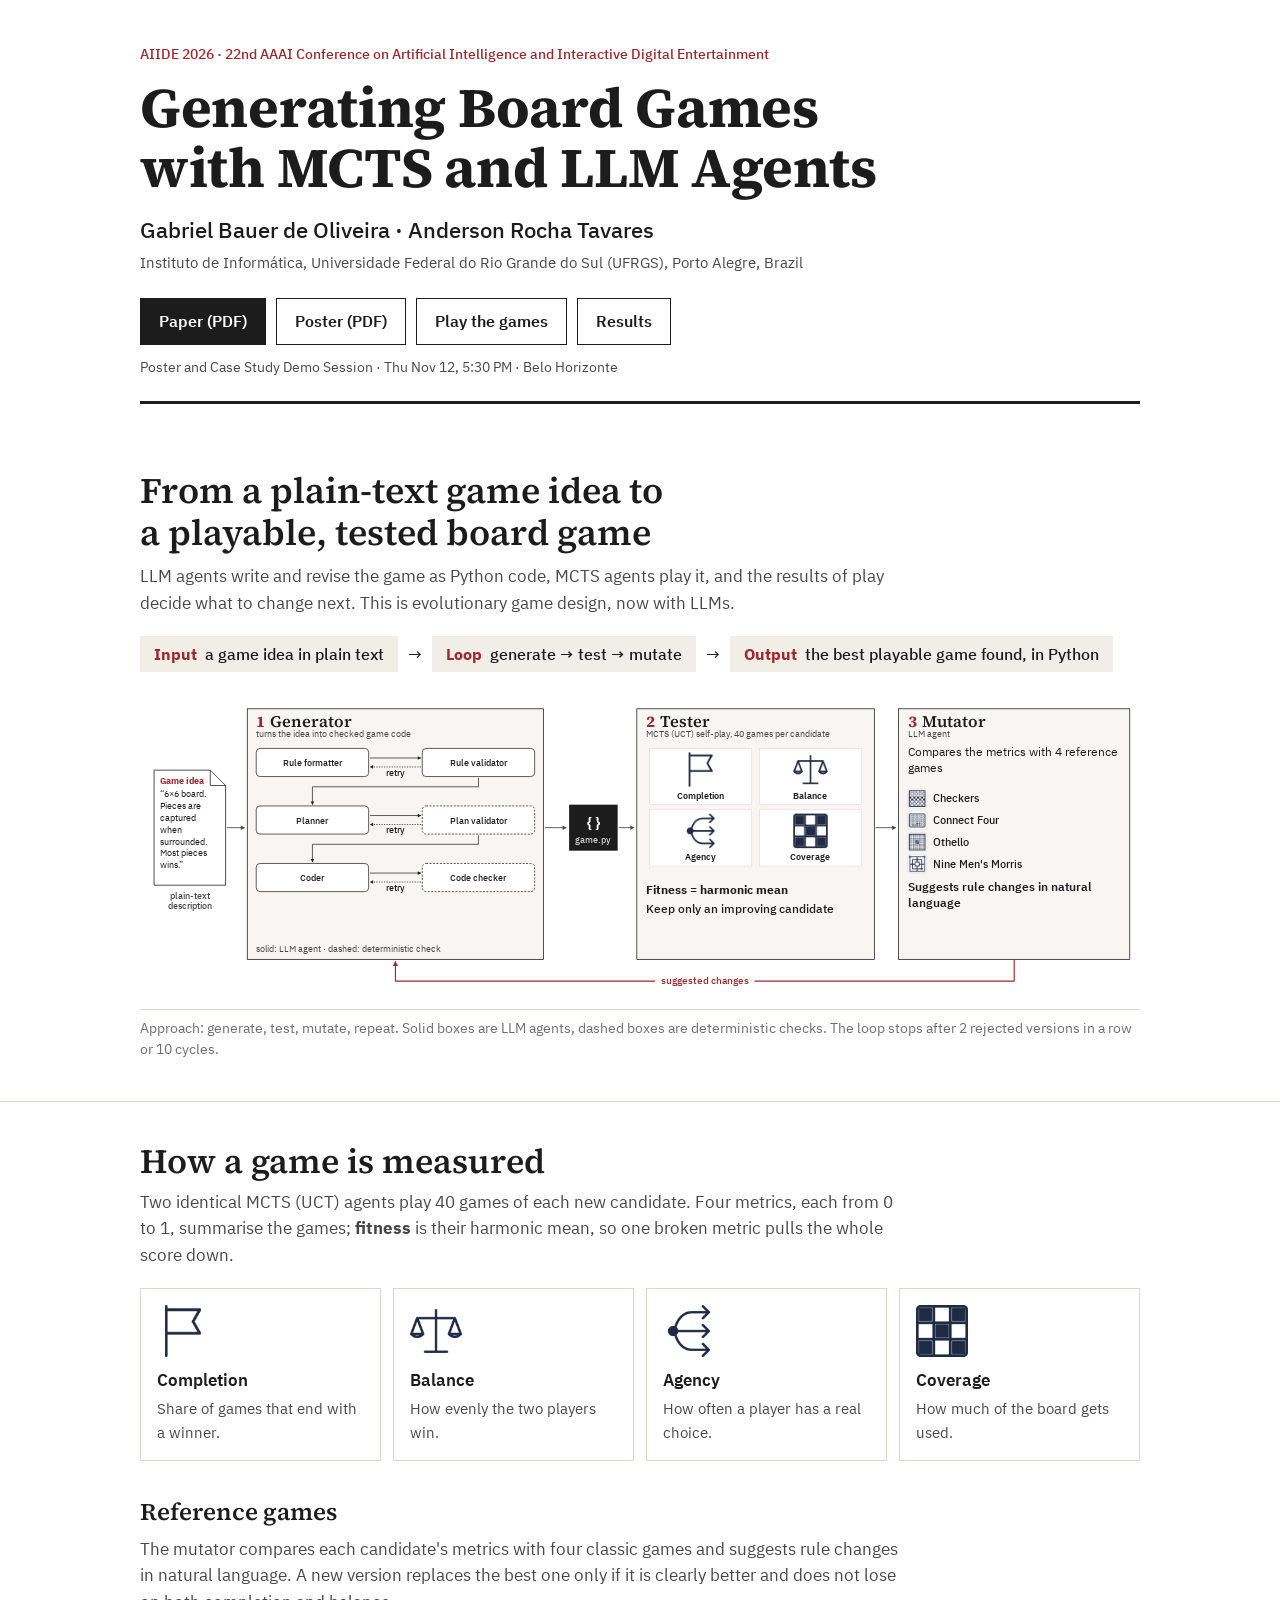
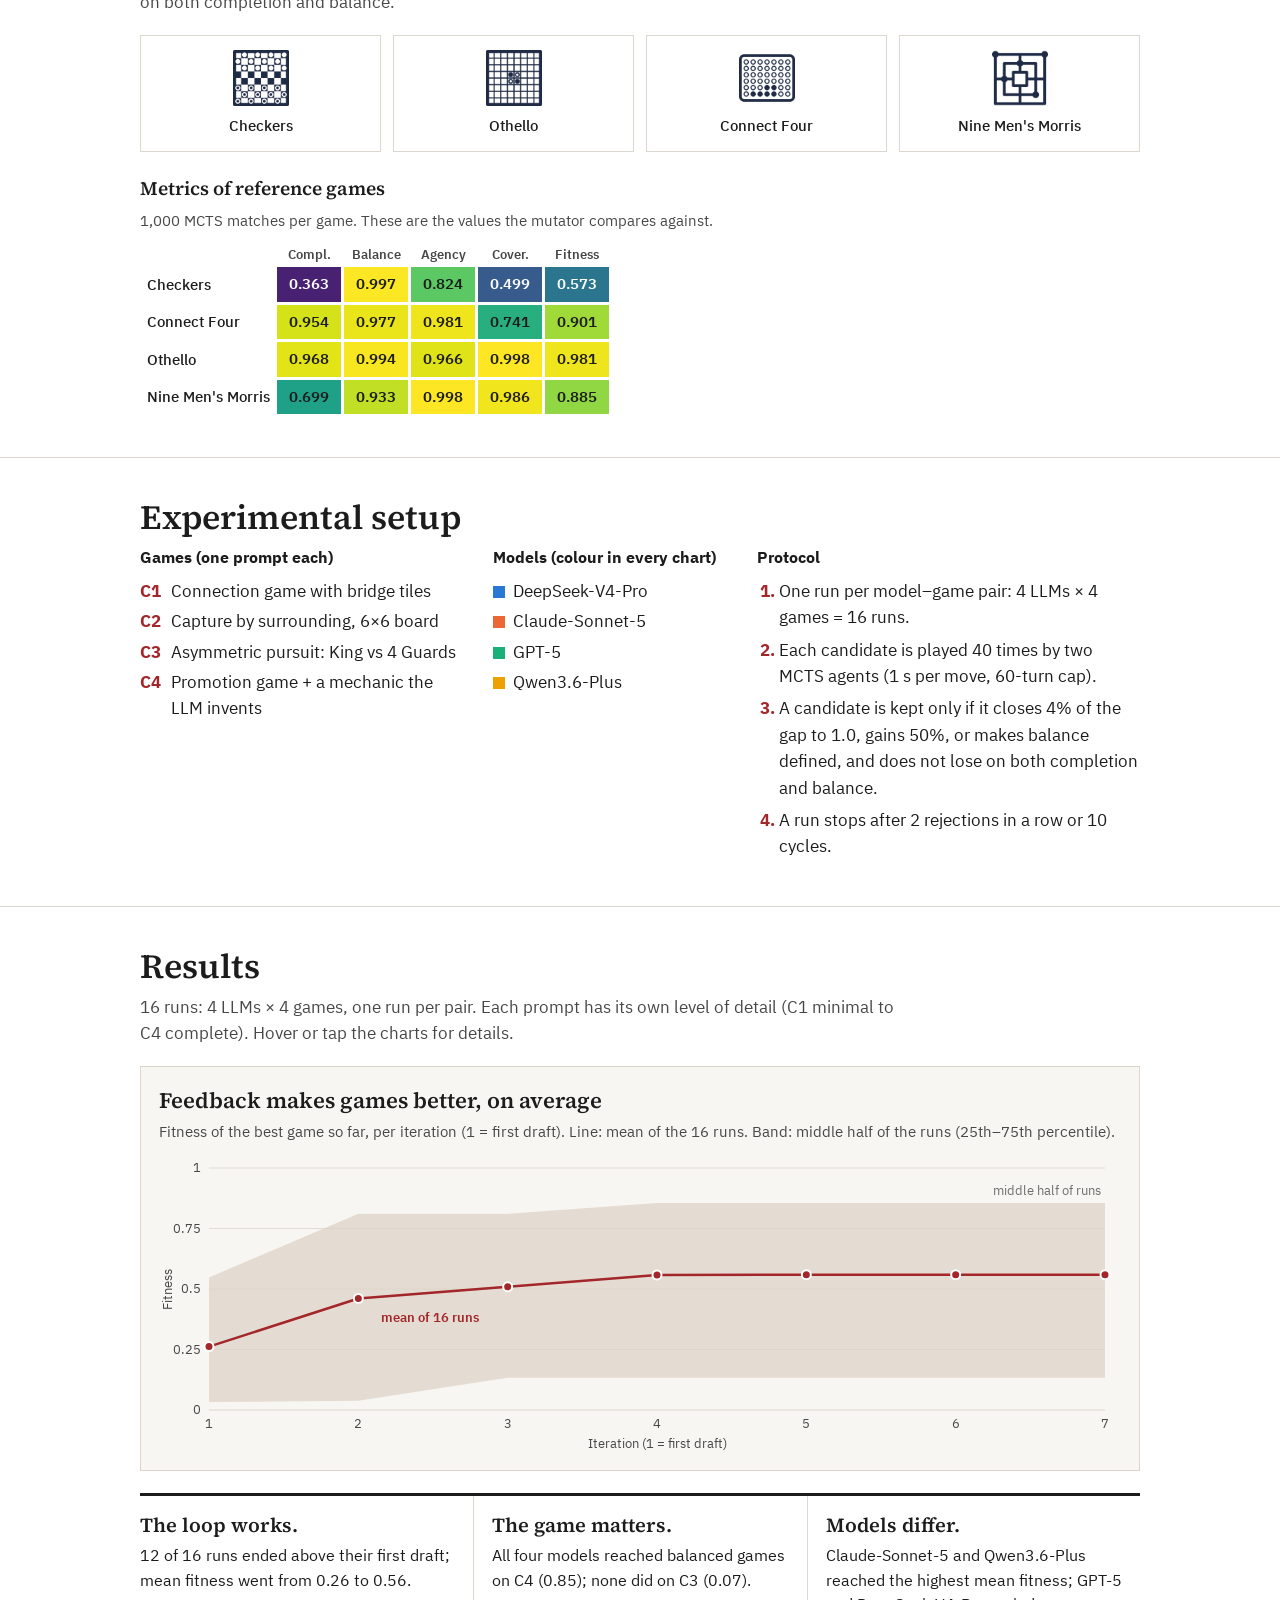
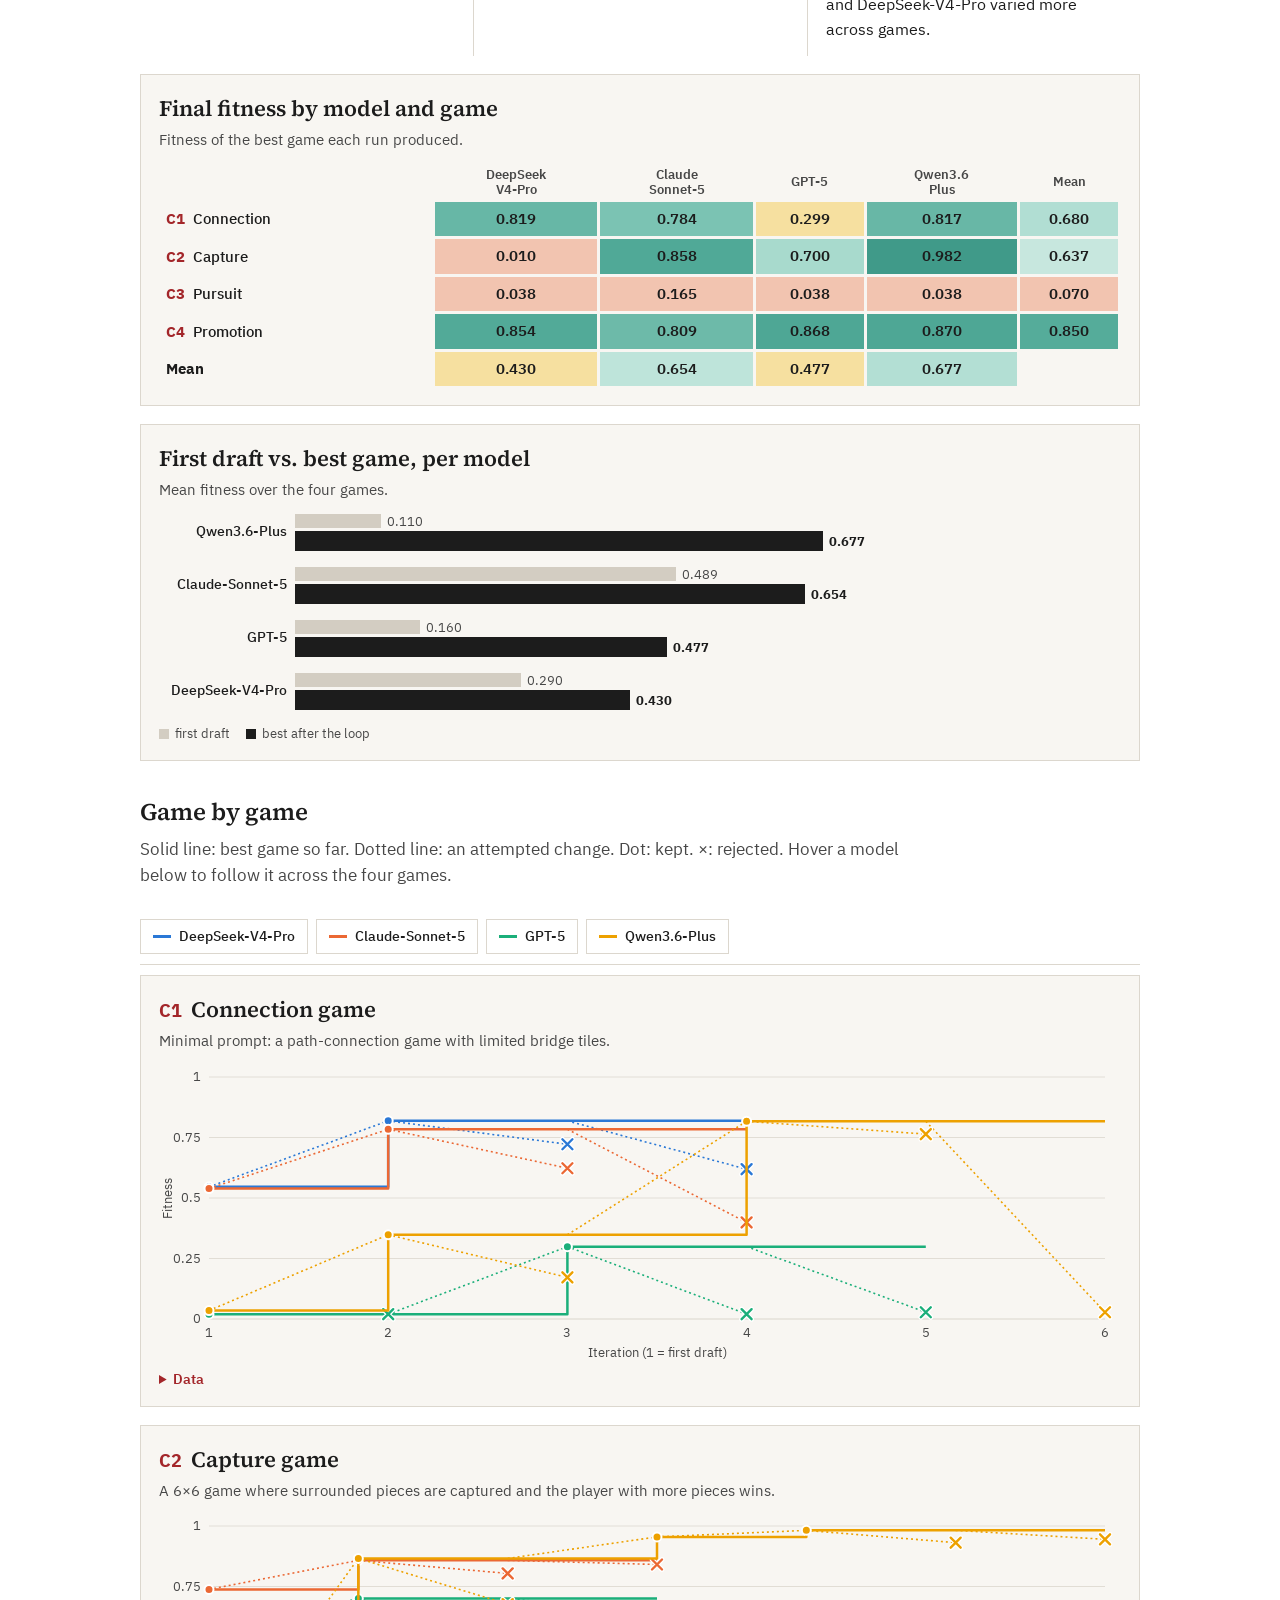
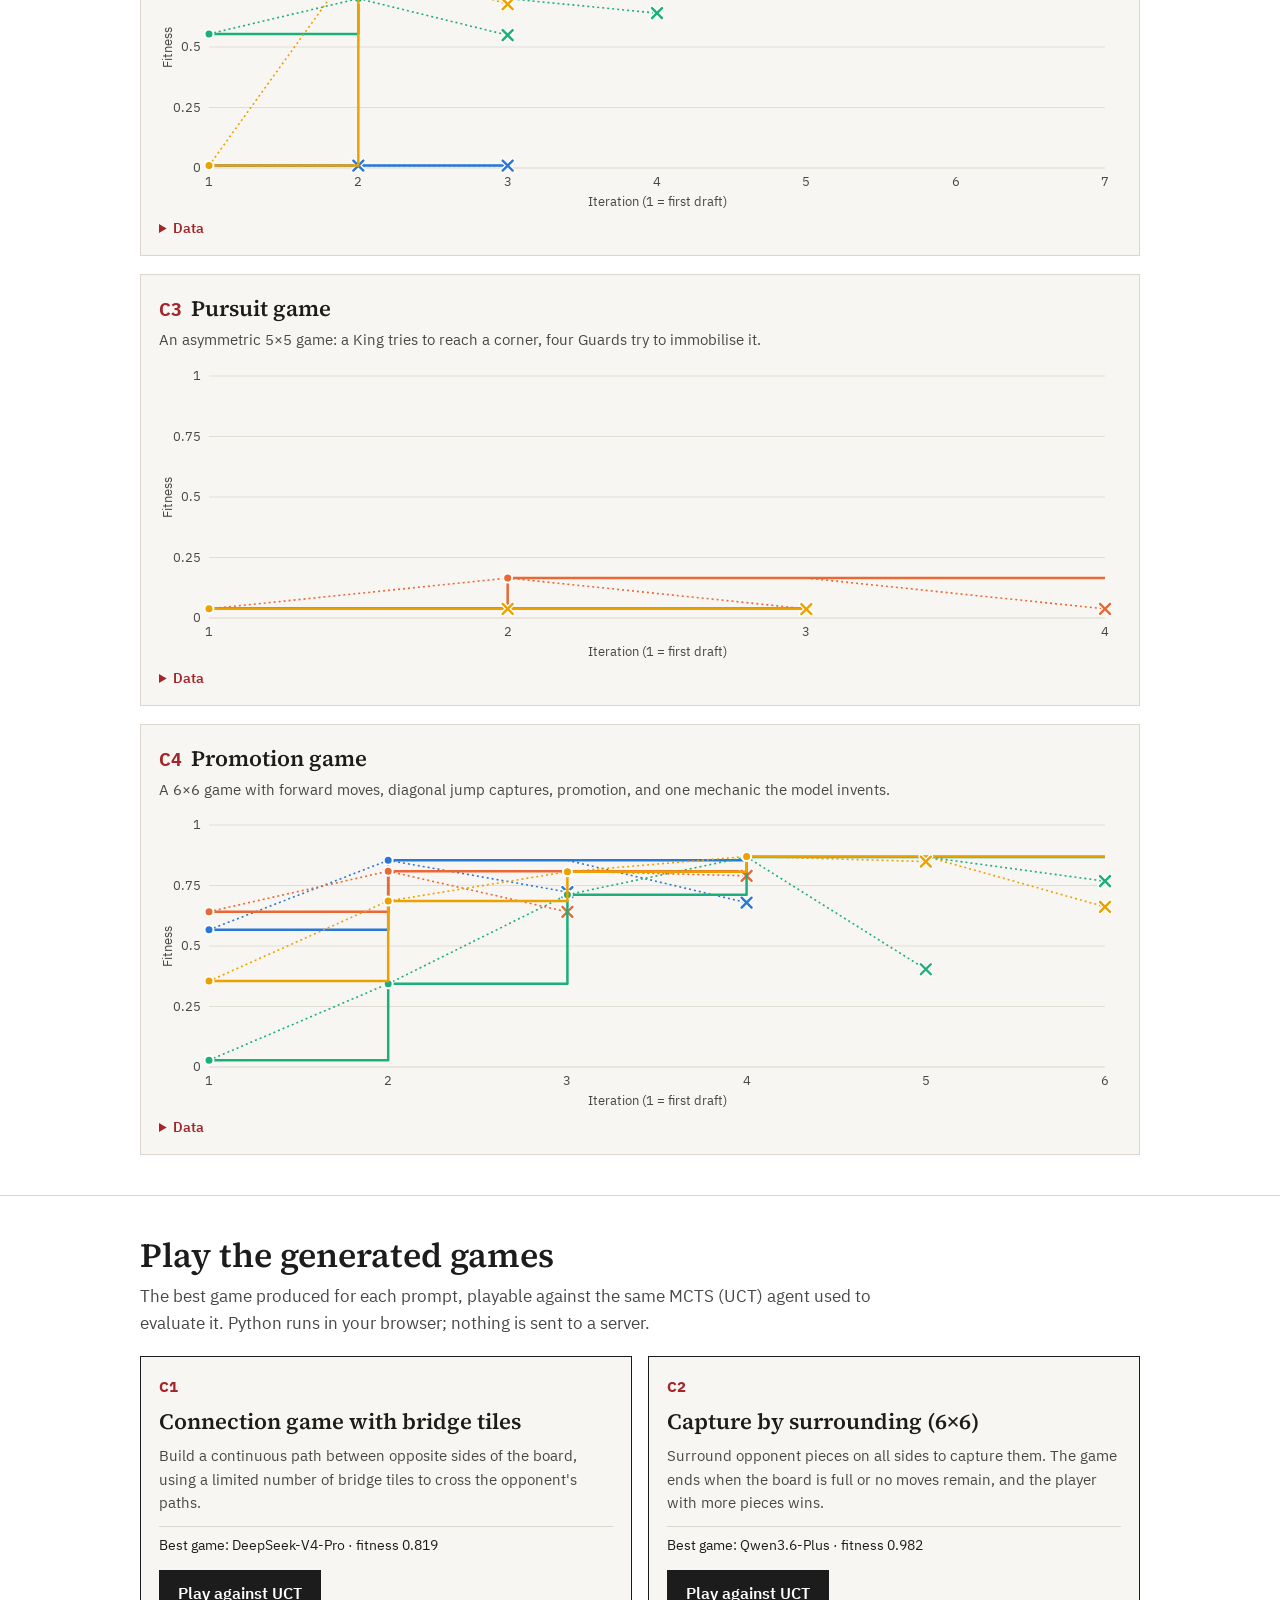
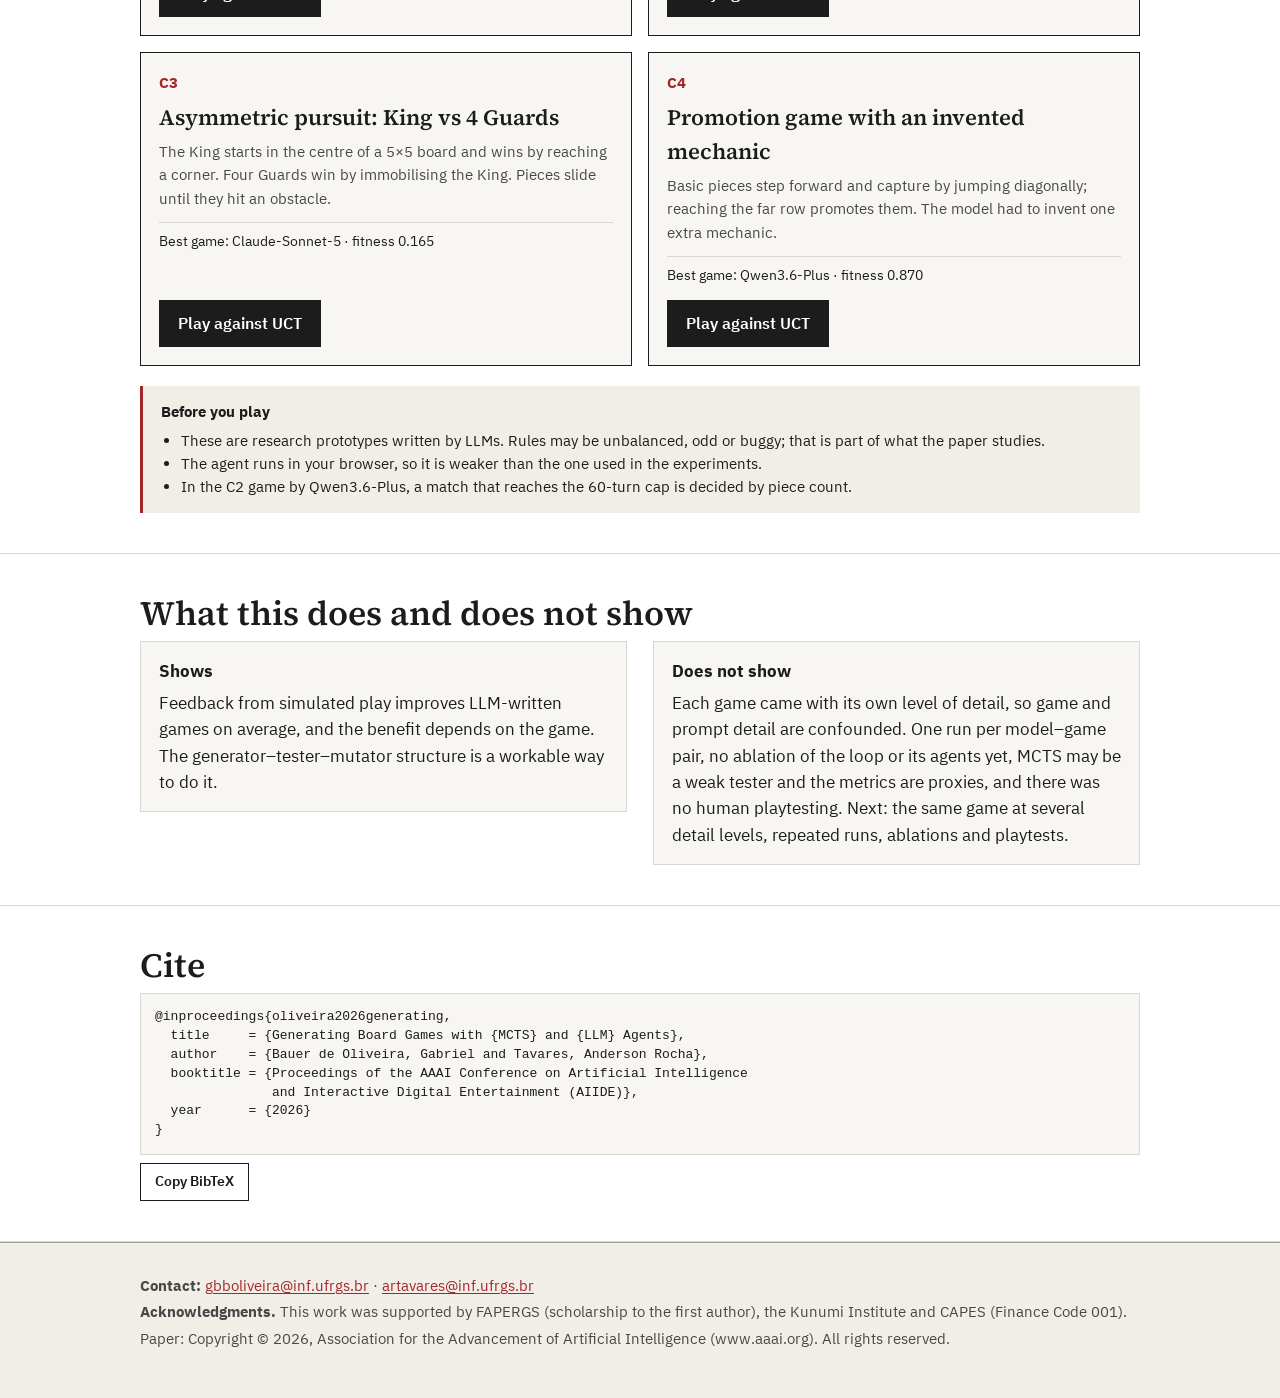
==== commit 433cfa4a: "Add files via upload" ====
--- a/index.html
+++ b/index.html
@@ -300,20 +300,20 @@
 
 <section id="play"><div class="wrap">
   <h2>Play the generated games</h2>
-  <p class="sub">The best game each pipeline run produced, playable against an MCTS (UCT) agent in your browser. Nothing is sent to a server.</p>
+  <p class="sub">The best game produced for each prompt, playable against the same MCTS (UCT) agent used to evaluate it. Python runs in your browser; nothing is sent to a server.</p>
   <div class="games">
     <article class="game"><span class="tag">C1</span><h3>Connection game with bridge tiles</h3><p>Build a continuous path between opposite sides of the board, using a limited number of bridge tiles to cross the opponent's paths.</p>
       <div class="meta">Best game: DeepSeek-V4-Pro · fitness 0.819</div>
-      <div class="go"><a class="btn" aria-disabled="true" href="play/c1/" title="Playable demo coming soon">Playable demo: coming soon</a></div></article>
+      <div class="go"><a class="btn primary" href="play/#c1">Play against UCT</a></div></article>
     <article class="game"><span class="tag">C2</span><h3>Capture by surrounding (6×6)</h3><p>Surround opponent pieces on all sides to capture them. The game ends when the board is full or no moves remain, and the player with more pieces wins.</p>
       <div class="meta">Best game: Qwen3.6-Plus · fitness 0.982</div>
-      <div class="go"><a class="btn" aria-disabled="true" href="play/c2/" title="Playable demo coming soon">Playable demo: coming soon</a></div></article>
+      <div class="go"><a class="btn primary" href="play/#c2">Play against UCT</a></div></article>
     <article class="game"><span class="tag">C3</span><h3>Asymmetric pursuit: King vs 4 Guards</h3><p>The King starts in the centre of a 5×5 board and wins by reaching a corner. Four Guards win by immobilising the King. Pieces slide until they hit an obstacle.</p>
       <div class="meta">Best game: Claude-Sonnet-5 · fitness 0.165</div>
-      <div class="go"><a class="btn" aria-disabled="true" href="play/c3/" title="Playable demo coming soon">Playable demo: coming soon</a></div></article>
+      <div class="go"><a class="btn primary" href="play/#c3">Play against UCT</a></div></article>
     <article class="game"><span class="tag">C4</span><h3>Promotion game with an invented mechanic</h3><p>Basic pieces step forward and capture by jumping diagonally; reaching the far row promotes them. The model had to invent one extra mechanic.</p>
       <div class="meta">Best game: Qwen3.6-Plus · fitness 0.870</div>
-      <div class="go"><a class="btn" aria-disabled="true" href="play/c4/" title="Playable demo coming soon">Playable demo: coming soon</a></div></article>
+      <div class="go"><a class="btn primary" href="play/#c4">Play against UCT</a></div></article>
 
   </div>
   <div class="caveat"><b>Before you play</b>
